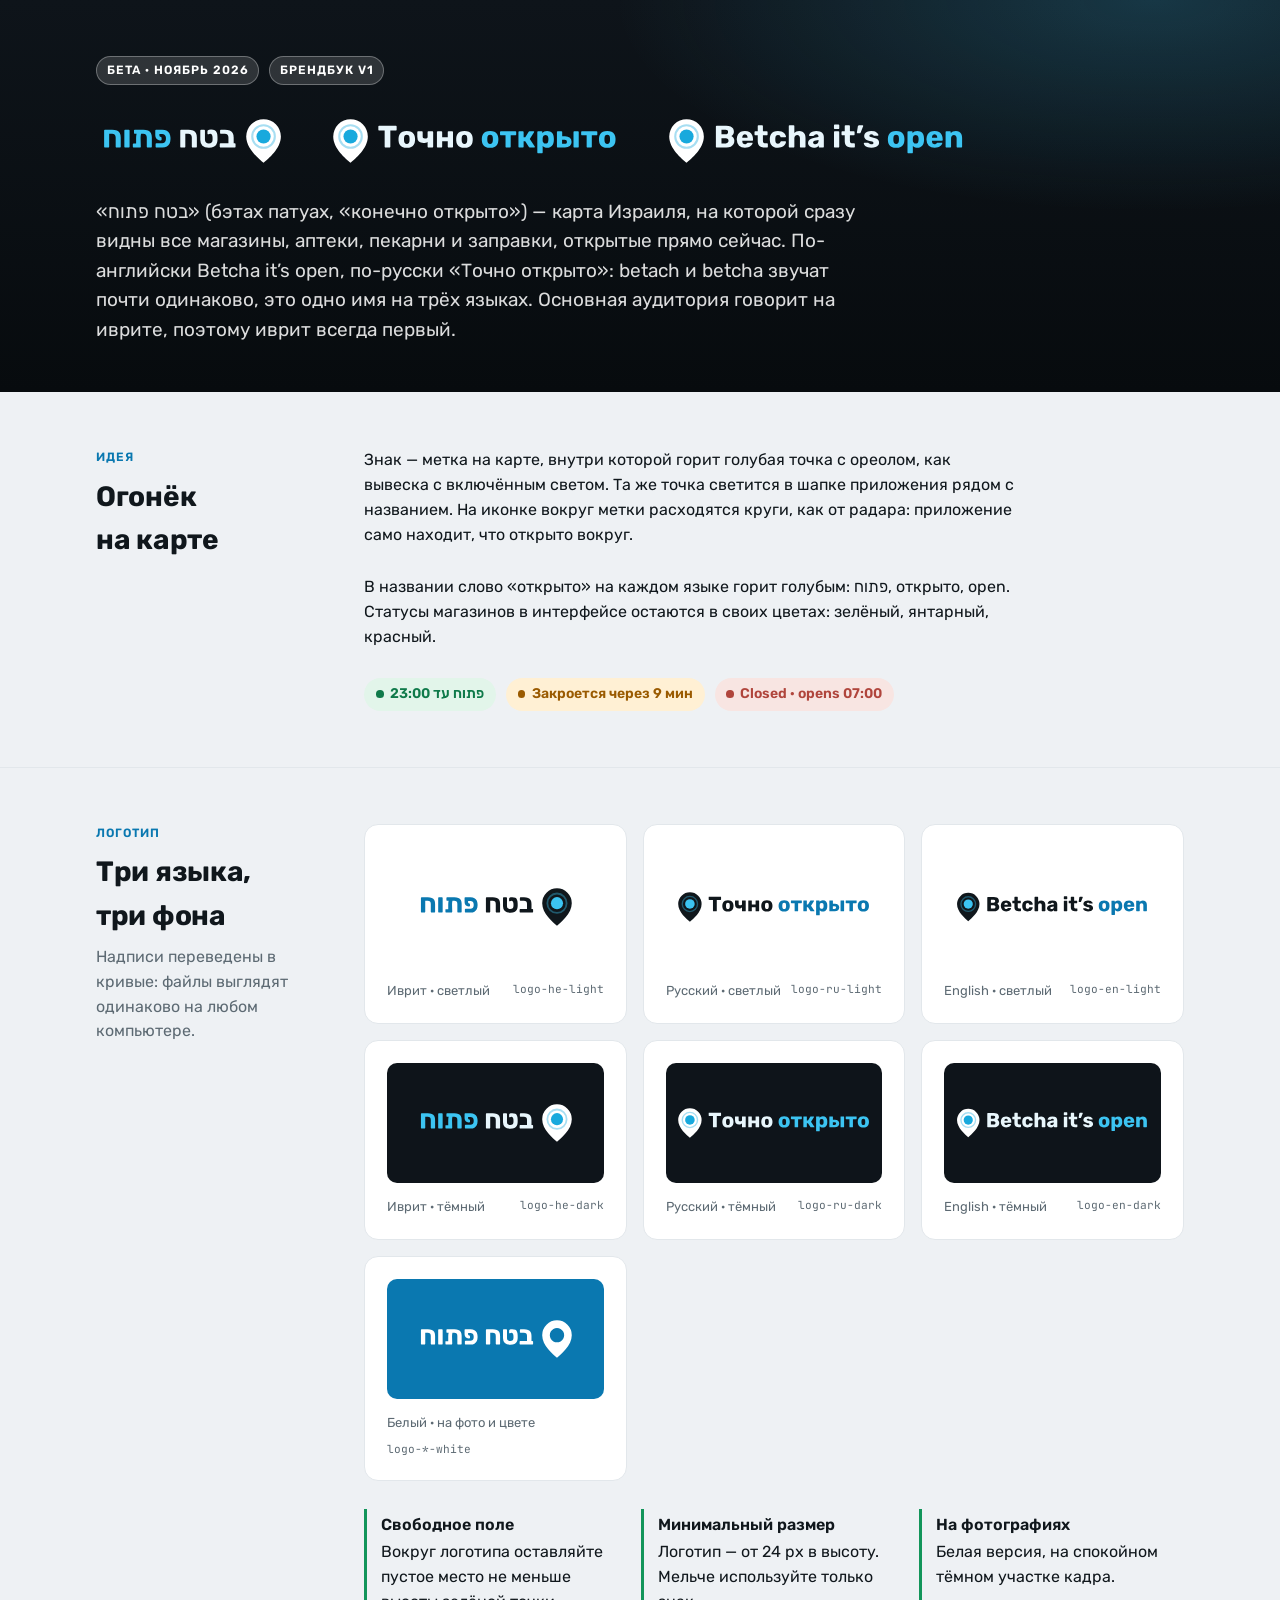
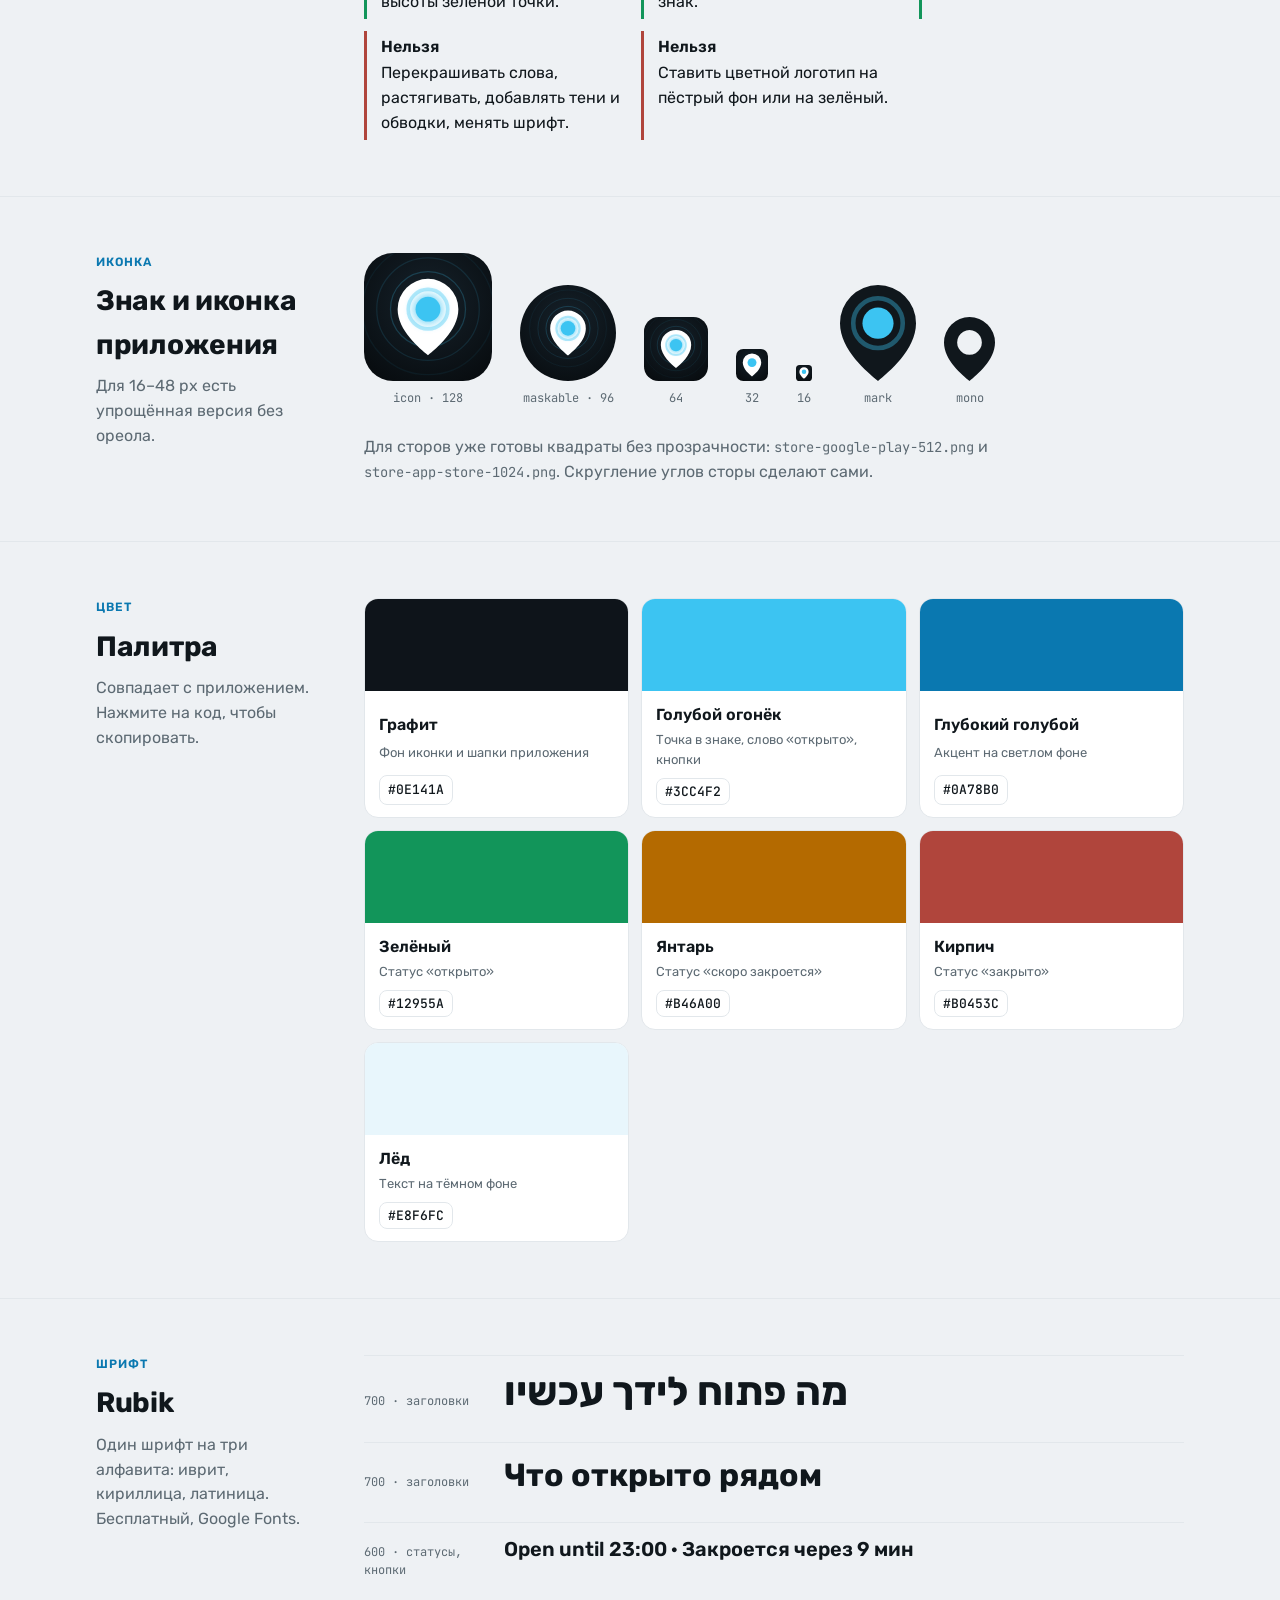
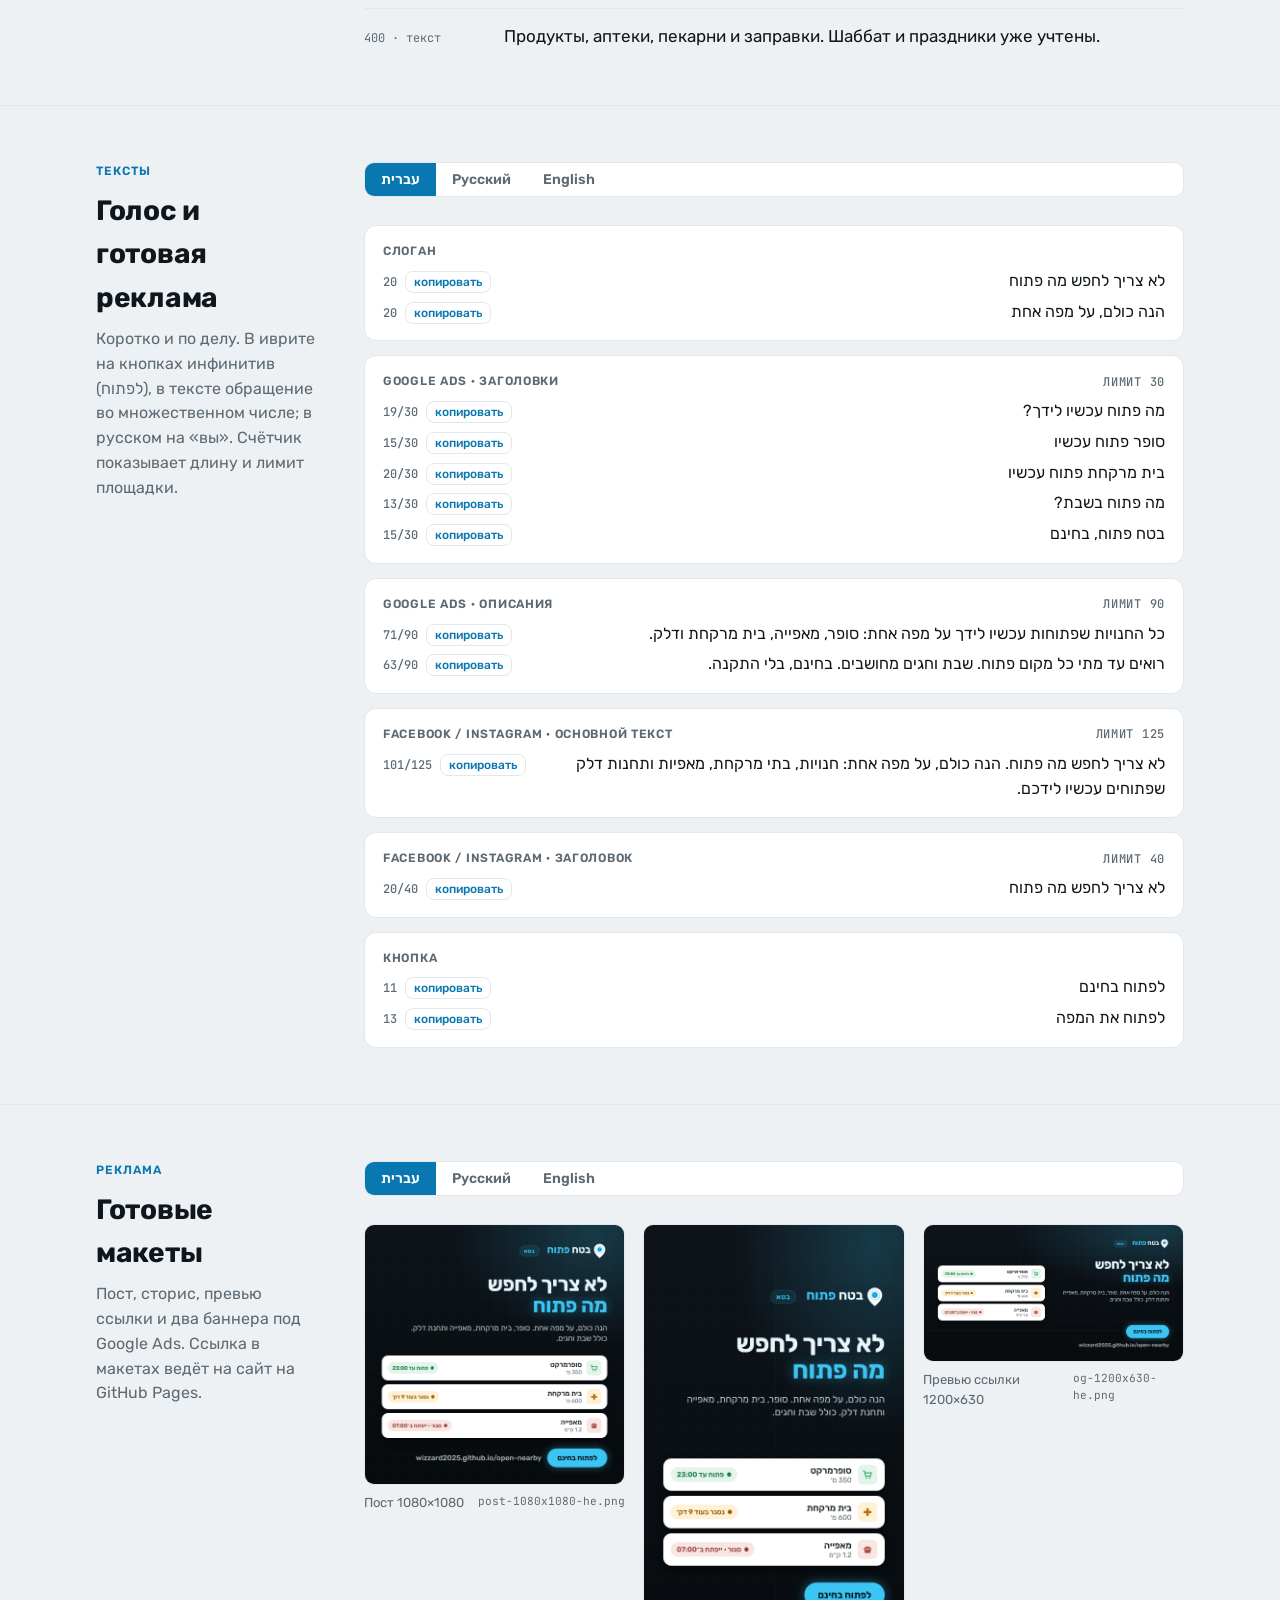
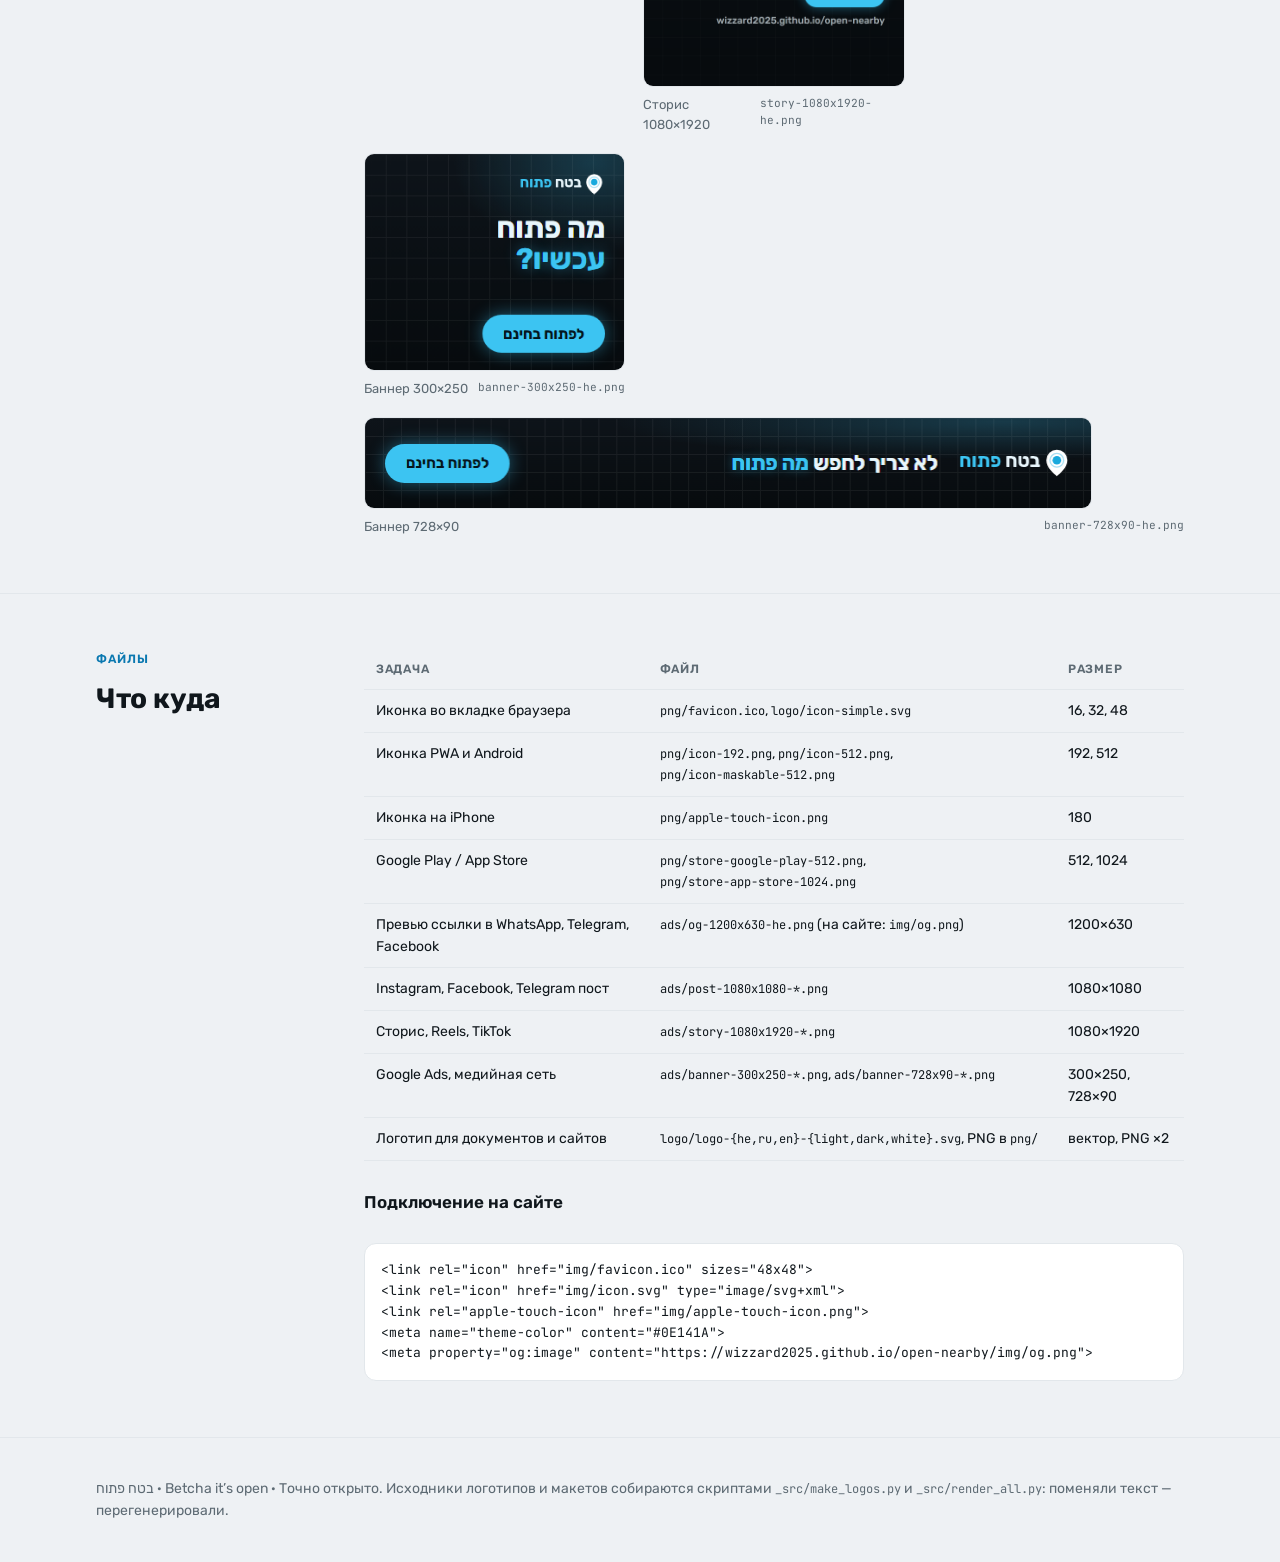
==== brand/index.html @ f465d977 "Brand kit: pin-and-glow logo, Hebrew first, trilingual README - New logo for בטח פתוח · Betcha it's " ====
<!doctype html>
<html lang="ru">
<meta charset="utf-8">
<meta name="viewport" content="width=device-width,initial-scale=1,viewport-fit=cover">
<link rel="icon" href="../img/favicon.ico">
<style>body{margin:0}</style>
<title>בטח פתוח · брендбук</title>
<meta name="claude:viewport-fit-sides" content="cover">
<link rel="preconnect" href="https://fonts.googleapis.com">
<link rel="preconnect" href="https://fonts.gstatic.com" crossorigin>
<link rel="stylesheet" href="https://fonts.googleapis.com/css2?family=Rubik:wght@400;500;600;700&family=JetBrains+Mono:wght@500&display=swap">
<style>
/* Layout: «лист бренда» — узкая колонка подписей слева, материал справа; полосы на всю ширину для тёмных фонов */
:root{
  --bg:#EEF1F4; --surface:#FFFFFF; --ink:#10171C; --muted:#5D6A73; --line:#E2E7EB;
  --brand:#0A78B0; --open:#12955A; --open-txt:#0F7A4A; --open-bg:#E2F5EA;
  --soon:#9A5A00; --soon-bg:#FFF0D4; --closed:#B0453C; --closed-bg:#F8E5E2;
  --band:#0F1615; --band-ink:#E6EEEB;
  --display:"Rubik","Arial Hebrew","Segoe UI",system-ui,sans-serif;
  --body:"Rubik","Arial Hebrew","Segoe UI",system-ui,sans-serif;
  --mono:"JetBrains Mono",ui-monospace,Consolas,monospace;
}
@media (prefers-color-scheme: dark){:root:not([data-theme="light"]){
  --bg:#0B1014; --surface:#121A20; --ink:#E7EEF2; --muted:#95A4AD; --line:#22303A;
  --brand:#3CC4F2; --open:#47D38A; --open-txt:#47D38A; --open-bg:#12301F;
  --soon:#F0B44C; --soon-bg:#382A0E; --closed:#EF8A80; --closed-bg:#381C19;
  --band:#0A0F13; --band-ink:#E8F6FC; color-scheme:dark}}
:root[data-theme="dark"]{
  --bg:#0B1014; --surface:#121A20; --ink:#E7EEF2; --muted:#95A4AD; --line:#22303A;
  --brand:#3CC4F2; --open:#47D38A; --open-txt:#47D38A; --open-bg:#12301F;
  --soon:#F0B44C; --soon-bg:#382A0E; --closed:#EF8A80; --closed-bg:#381C19;
  --band:#0A0F13; --band-ink:#E8F6FC; color-scheme:dark}

*{box-sizing:border-box}
body{background:var(--bg);color:var(--ink);font:16px/1.55 var(--body)}
.in{max-width:1120px;margin:0 auto;padding-left:max(16px,env(safe-area-inset-left,0px));padding-right:max(16px,env(safe-area-inset-right,0px))}
h1,h2,h3{font-family:var(--display);text-wrap:balance;margin:0}
h2{font-size:28px;font-weight:700;letter-spacing:-.01em}
h3{font-size:17px;font-weight:600}
p{margin:0;max-width:65ch}
.muted{color:var(--muted)}
code,.mono{font-family:var(--mono);font-size:.86em}
img{max-width:100%;display:block}

/* hero */
.hero{background:radial-gradient(70% 90% at 90% 0%,rgba(60,196,242,.2),rgba(60,196,242,0) 60%),linear-gradient(180deg,#0E141A,#070B0E);color:#E8F6FC}
.hero .in{padding-block:56px 48px;display:grid;gap:28px}
.hero .lockups{display:flex;flex-wrap:wrap;gap:20px 40px;align-items:center}
.hero .lockups img{height:56px;width:auto}
.hero p{font-size:19px;color:rgba(255,255,255,.86)}
.tag{display:inline-flex;gap:.4em;align-items:center;font-weight:600;font-size:12px;letter-spacing:.08em;text-transform:uppercase;
  padding:.35em .8em;border-radius:99px;background:rgba(255,255,255,.14);border:1px solid rgba(255,255,255,.3);color:#fff}
.hero .meta{display:flex;flex-wrap:wrap;gap:10px}

/* sections */
section.sec{padding-block:56px;border-bottom:1px solid var(--line)}
.sec .in{display:grid;grid-template-columns:220px minmax(0,1fr);gap:24px 48px}
.sec .lbl{display:grid;gap:8px;align-content:start}
.sec .lbl .k{font-size:12px;font-weight:600;letter-spacing:.08em;text-transform:uppercase;color:var(--brand)}
.sec .body{display:grid;gap:28px;min-width:0}
@media (max-width:820px){.sec .in{grid-template-columns:minmax(0,1fr)}}

.tiles{display:grid;gap:16px;grid-template-columns:repeat(auto-fill,minmax(260px,1fr))}
.tile{background:var(--surface);border:1px solid var(--line);border-radius:14px;padding:22px;display:grid;gap:14px;align-content:start;min-width:0}
.tile .stage{display:grid;place-items:center;min-height:120px;border-radius:10px}
.stage.light{background:#FFFFFF}
.stage.dark{background:#0E141A}
.stage.brand{background:#0A78B0}
.tile .cap{font-size:13px;color:var(--muted);display:flex;justify-content:space-between;gap:8px;flex-wrap:wrap}
.stage img.lk{height:48px;width:auto;max-width:92%}

.icons{display:flex;flex-wrap:wrap;gap:28px;align-items:flex-end}
.icons figure{margin:0;display:grid;gap:8px;justify-items:center}
.icons figcaption{font-size:12px;color:var(--muted);font-family:var(--mono)}

.rules{display:grid;gap:12px;grid-template-columns:repeat(auto-fill,minmax(240px,1fr))}
.rule{border-left:3px solid var(--open);padding:4px 0 4px 14px}
.rule.no{border-color:var(--closed)}
.rule b{display:block;font-weight:600;margin-bottom:2px}

/* colors */
.sw{display:grid;gap:12px;grid-template-columns:repeat(auto-fill,minmax(200px,1fr))}
.chip{border-radius:14px;overflow:hidden;border:1px solid var(--line);background:var(--surface);display:grid}
.chip .c{height:92px}
.chip .t{padding:12px 14px;display:grid;gap:2px}
.chip .t b{font-weight:600}
.chip button{justify-self:start;margin-top:6px;font:500 13px var(--mono);color:var(--ink);background:transparent;border:1px solid var(--line);border-radius:8px;padding:4px 8px;cursor:pointer}
.chip button:hover{border-color:var(--brand)}
.chip button:focus-visible,.seg button:focus-visible,.copy:focus-visible{outline:2px solid var(--brand);outline-offset:2px}

/* statuses demo */
.status-row{display:flex;flex-wrap:wrap;gap:10px}
.st{font-weight:600;font-size:14px;padding:.4em .85em;border-radius:99px;display:inline-flex;align-items:center;gap:.45em}
.st::before{content:"";width:.55em;height:.55em;border-radius:50%;background:currentColor}
.st.open{color:var(--open-txt);background:var(--open-bg)}
.st.soon{color:var(--soon);background:var(--soon-bg)}
.st.closed{color:var(--closed);background:var(--closed-bg)}

/* type */
.type{display:grid;gap:18px}
.spec{display:grid;grid-template-columns:120px minmax(0,1fr);gap:4px 20px;align-items:baseline;border-top:1px solid var(--line);padding-top:14px}
.spec .m{font-size:12px;color:var(--muted);font-family:var(--mono)}
@media (max-width:520px){.spec{grid-template-columns:minmax(0,1fr)}}

/* lang switch */
.seg{display:inline-flex;border:1px solid var(--line);border-radius:10px;overflow:hidden;background:var(--surface)}
.seg button{font:600 14px var(--body);color:var(--muted);background:transparent;border:0;padding:8px 16px;cursor:pointer}
.seg button[aria-pressed="true"]{background:var(--brand);color:#fff}

/* copy */
.copyset{display:grid;gap:14px}
.cp{background:var(--surface);border:1px solid var(--line);border-radius:12px;padding:16px 18px;display:grid;gap:8px;min-width:0}
.cp .h{display:flex;justify-content:space-between;align-items:center;gap:10px;flex-wrap:wrap;font-size:12px;color:var(--muted);text-transform:uppercase;letter-spacing:.06em;font-weight:600}
.cp ul{margin:0;padding:0;list-style:none;display:grid;gap:6px}
.cp li{display:flex;justify-content:space-between;gap:12px;align-items:baseline}
.cp li span.txt{min-width:0;overflow-wrap:anywhere}
.n{font:500 12px var(--mono);color:var(--muted);white-space:nowrap}
.n.over{color:var(--closed)}
.copy{font:500 12px var(--body);color:var(--brand);background:transparent;border:1px solid var(--line);border-radius:8px;padding:3px 8px;cursor:pointer;text-transform:none;letter-spacing:0}

/* ads */
.ads{display:grid;gap:18px;grid-template-columns:repeat(auto-fill,minmax(250px,1fr));align-items:start}
.ad{margin:0;display:grid;gap:8px}
.ad img{border-radius:10px;border:1px solid var(--line);width:100%;height:auto;background:#0B4B47}
.ad figcaption{font-size:13px;color:var(--muted);display:flex;justify-content:space-between;gap:8px}
.ad.wide{grid-column:1/-1}
.ad.wide img{max-width:728px}

/* files */
.files{overflow-x:auto}
table{border-collapse:collapse;width:100%;min-width:560px;font-size:14px}
th,td{text-align:left;padding:10px 12px;border-bottom:1px solid var(--line);vertical-align:top}
th{font-size:12px;text-transform:uppercase;letter-spacing:.06em;color:var(--muted);font-weight:600}
td code{white-space:nowrap}
pre{background:var(--surface);border:1px solid var(--line);border-radius:12px;padding:16px;overflow-x:auto;font:13px/1.6 var(--mono);margin:0}
footer{padding-block:40px;color:var(--muted);font-size:14px}
@media (prefers-reduced-motion:reduce){*{transition:none!important}}
</style>

<header class="hero">
  <div class="in">
    <div class="meta"><span class="tag">Бета · ноябрь 2026</span><span class="tag">Брендбук v1</span></div>
    <div class="lockups">
      <img src="logo/logo-he-dark.svg" alt="בטח פתוח">
      <img src="logo/logo-ru-dark.svg" alt="Точно открыто">
      <img src="logo/logo-en-dark.svg" alt="Betcha it’s open">
    </div>
    <p>«בטח פתוח» (бэтах патуах, «конечно открыто») — карта Израиля, на которой сразу видны все магазины, аптеки, пекарни и заправки, открытые прямо сейчас. По-английски Betcha it’s open, по-русски «Точно открыто»: betach и betcha звучат почти одинаково, это одно имя на трёх языках. Основная аудитория говорит на иврите, поэтому иврит всегда первый.</p>
  </div>
</header>

<section class="sec" id="idea">
  <div class="in">
    <div class="lbl"><span class="k">Идея</span><h2>Огонёк на карте</h2></div>
    <div class="body">
      <p>Знак — метка на карте, внутри которой горит голубая точка с ореолом, как вывеска с включённым светом. Та же точка светится в шапке приложения рядом с названием. На иконке вокруг метки расходятся круги, как от радара: приложение само находит, что открыто вокруг.</p>
      <p>В названии слово «открыто» на каждом языке горит голубым: פתוח, открыто, open. Статусы магазинов в интерфейсе остаются в своих цветах: зелёный, янтарный, красный.</p>
      <div class="status-row" aria-label="Статусы приложения">
        <span class="st open">פתוח עד 23:00</span><span class="st soon">Закроется через 9 мин</span><span class="st closed">Closed · opens 07:00</span>
      </div>
    </div>
  </div>
</section>

<section class="sec" id="logo">
  <div class="in">
    <div class="lbl"><span class="k">Логотип</span><h2>Три языка, три фона</h2><p class="muted">Надписи переведены в кривые: файлы выглядят одинаково на любом компьютере.</p></div>
    <div class="body">
      <div class="tiles">
        <div class="tile"><div class="stage light"><img class="lk" src="logo/logo-he-light.svg" alt="בטח פתוח, светлая версия"></div><div class="cap"><span>Иврит · светлый</span><code>logo-he-light</code></div></div>
        <div class="tile"><div class="stage light"><img class="lk" src="logo/logo-ru-light.svg" alt="Точно открыто, светлая версия"></div><div class="cap"><span>Русский · светлый</span><code>logo-ru-light</code></div></div>
        <div class="tile"><div class="stage light"><img class="lk" src="logo/logo-en-light.svg" alt="Betcha it’s open, светлая версия"></div><div class="cap"><span>English · светлый</span><code>logo-en-light</code></div></div>
        <div class="tile"><div class="stage dark"><img class="lk" src="logo/logo-he-dark.svg" alt="בטח פתוח, тёмная версия"></div><div class="cap"><span>Иврит · тёмный</span><code>logo-he-dark</code></div></div>
        <div class="tile"><div class="stage dark"><img class="lk" src="logo/logo-ru-dark.svg" alt="Точно открыто, тёмная версия"></div><div class="cap"><span>Русский · тёмный</span><code>logo-ru-dark</code></div></div>
        <div class="tile"><div class="stage dark"><img class="lk" src="logo/logo-en-dark.svg" alt="Betcha it’s open, тёмная версия"></div><div class="cap"><span>English · тёмный</span><code>logo-en-dark</code></div></div>
        <div class="tile"><div class="stage brand"><img class="lk" src="logo/logo-he-white.svg" alt="בטח פתוח, белая версия"></div><div class="cap"><span>Белый · на фото и цвете</span><code>logo-*-white</code></div></div>
      </div>
      <div class="rules">
        <div class="rule"><b>Свободное поле</b>Вокруг логотипа оставляйте пустое место не меньше высоты зелёной точки.</div>
        <div class="rule"><b>Минимальный размер</b>Логотип — от 24 px в высоту. Мельче используйте только знак.</div>
        <div class="rule"><b>На фотографиях</b>Белая версия, на спокойном тёмном участке кадра.</div>
        <div class="rule no"><b>Нельзя</b>Перекрашивать слова, растягивать, добавлять тени и обводки, менять шрифт.</div>
        <div class="rule no"><b>Нельзя</b>Ставить цветной логотип на пёстрый фон или на зелёный.</div>
      </div>
    </div>
  </div>
</section>

<section class="sec" id="icon">
  <div class="in">
    <div class="lbl"><span class="k">Иконка</span><h2>Знак и иконка приложения</h2><p class="muted">Для 16–48 px есть упрощённая версия без ореола.</p></div>
    <div class="body">
      <div class="icons">
        <figure><img src="logo/icon.svg" width="128" height="128" alt="Иконка приложения"><figcaption>icon · 128</figcaption></figure>
        <figure><img src="logo/icon-maskable.svg" width="96" height="96" style="border-radius:50%" alt="Иконка для Android"><figcaption>maskable · 96</figcaption></figure>
        <figure><img src="logo/icon.svg" width="64" height="64" alt=""><figcaption>64</figcaption></figure>
        <figure><img src="logo/icon-simple.svg" width="32" height="32" alt=""><figcaption>32</figcaption></figure>
        <figure><img src="logo/icon-simple.svg" width="16" height="16" alt=""><figcaption>16</figcaption></figure>
        <figure><img src="logo/mark.svg" height="96" style="height:96px;width:auto" alt="Знак"><figcaption>mark</figcaption></figure>
        <figure><img src="logo/mark-black.svg" style="height:64px;width:auto" alt="Знак, одноцветный"><figcaption>mono</figcaption></figure>
      </div>
      <p class="muted">Для сторов уже готовы квадраты без прозрачности: <code>store-google-play-512.png</code> и <code>store-app-store-1024.png</code>. Скругление углов сторы сделают сами.</p>
    </div>
  </div>
</section>

<section class="sec" id="color">
  <div class="in">
    <div class="lbl"><span class="k">Цвет</span><h2>Палитра</h2><p class="muted">Совпадает с приложением. Нажмите на код, чтобы скопировать.</p></div>
    <div class="body">
      <div class="sw" id="swatches"></div>
    </div>
  </div>
</section>

<section class="sec" id="type">
  <div class="in">
    <div class="lbl"><span class="k">Шрифт</span><h2>Rubik</h2><p class="muted">Один шрифт на три алфавита: иврит, кириллица, латиница. Бесплатный, Google Fonts.</p></div>
    <div class="body type">
      <div class="spec"><span class="m">700 · заголовки</span><span style="font:700 40px/1.1 var(--display)">מה פתוח לידך עכשיו</span></div>
      <div class="spec"><span class="m">700 · заголовки</span><span style="font:700 32px/1.15 var(--display)">Что открыто рядом</span></div>
      <div class="spec"><span class="m">600 · статусы, кнопки</span><span style="font:600 20px var(--body)">Open until 23:00 · Закроется через 9 мин</span></div>
      <div class="spec"><span class="m">400 · текст</span><span style="font:400 17px/1.55 var(--body)">Продукты, аптеки, пекарни и заправки. Шаббат и праздники уже учтены.</span></div>
    </div>
  </div>
</section>

<section class="sec" id="voice">
  <div class="in">
    <div class="lbl"><span class="k">Тексты</span><h2>Голос и готовая реклама</h2><p class="muted">Коротко и по делу. В иврите на кнопках инфинитив (לפתוח), в тексте обращение во множественном числе; в русском на «вы». Счётчик показывает длину и лимит площадки.</p></div>
    <div class="body">
      <div class="seg" role="group" aria-label="Язык текстов">
        <button type="button" id="cl-he" data-l="he">עברית</button><button type="button" id="cl-ru" data-l="ru">Русский</button><button type="button" id="cl-en" data-l="en">English</button>
      </div>
      <div class="copyset" id="copyset"></div>
    </div>
  </div>
</section>

<section class="sec" id="ads">
  <div class="in">
    <div class="lbl"><span class="k">Реклама</span><h2>Готовые макеты</h2><p class="muted">Пост, сторис, превью ссылки и два баннера под Google Ads. Ссылка в макетах ведёт на сайт на GitHub Pages.</p></div>
    <div class="body">
      <div class="seg" role="group" aria-label="Язык макетов">
        <button type="button" id="al-he" data-l="he">עברית</button><button type="button" id="al-ru" data-l="ru">Русский</button><button type="button" id="al-en" data-l="en">English</button>
      </div>
      <div class="ads" id="adgrid"></div>
    </div>
  </div>
</section>

<section class="sec" id="files">
  <div class="in">
    <div class="lbl"><span class="k">Файлы</span><h2>Что куда</h2></div>
    <div class="body">
      <div class="files"><table>
        <thead><tr><th>Задача</th><th>Файл</th><th>Размер</th></tr></thead>
        <tbody>
          <tr><td>Иконка во вкладке браузера</td><td><code>png/favicon.ico</code>, <code>logo/icon-simple.svg</code></td><td>16, 32, 48</td></tr>
          <tr><td>Иконка PWA и Android</td><td><code>png/icon-192.png</code>, <code>png/icon-512.png</code>, <code>png/icon-maskable-512.png</code></td><td>192, 512</td></tr>
          <tr><td>Иконка на iPhone</td><td><code>png/apple-touch-icon.png</code></td><td>180</td></tr>
          <tr><td>Google Play / App Store</td><td><code>png/store-google-play-512.png</code>, <code>png/store-app-store-1024.png</code></td><td>512, 1024</td></tr>
          <tr><td>Превью ссылки в WhatsApp, Telegram, Facebook</td><td><code>ads/og-1200x630-he.png</code> (на сайте: <code>img/og.png</code>)</td><td>1200×630</td></tr>
          <tr><td>Instagram, Facebook, Telegram пост</td><td><code>ads/post-1080x1080-*.png</code></td><td>1080×1080</td></tr>
          <tr><td>Сторис, Reels, TikTok</td><td><code>ads/story-1080x1920-*.png</code></td><td>1080×1920</td></tr>
          <tr><td>Google Ads, медийная сеть</td><td><code>ads/banner-300x250-*.png</code>, <code>ads/banner-728x90-*.png</code></td><td>300×250, 728×90</td></tr>
          <tr><td>Логотип для документов и сайтов</td><td><code>logo/logo-{he,ru,en}-{light,dark,white}.svg</code>, PNG в <code>png/</code></td><td>вектор, PNG ×2</td></tr>
        </tbody>
      </table></div>
      <h3>Подключение на сайте</h3>
<pre>&lt;link rel="icon" href="img/favicon.ico" sizes="48x48"&gt;
&lt;link rel="icon" href="img/icon.svg" type="image/svg+xml"&gt;
&lt;link rel="apple-touch-icon" href="img/apple-touch-icon.png"&gt;
&lt;meta name="theme-color" content="#0E141A"&gt;
&lt;meta property="og:image" content="https://wizzard2025.github.io/open-nearby/img/og.png"&gt;</pre>
    </div>
  </div>
</section>

<footer><div class="in">בטח פתוח · Betcha it’s open · Точно открыто. Исходники логотипов и макетов собираются скриптами <code>_src/make_logos.py</code> и <code>_src/render_all.py</code>: поменяли текст — перегенерировали.</div></footer>

<script>
const COLORS=[
  ["#0E141A","Графит","Фон иконки и шапки приложения"],
  ["#3CC4F2","Голубой огонёк","Точка в знаке, слово «открыто», кнопки"],
  ["#0A78B0","Глубокий голубой","Акцент на светлом фоне"],
  ["#12955A","Зелёный","Статус «открыто»"],
  ["#B46A00","Янтарь","Статус «скоро закроется»"],
  ["#B0453C","Кирпич","Статус «закрыто»"],
  ["#E8F6FC","Лёд","Текст на тёмном фоне"]
];
const sw=document.getElementById("swatches");
COLORS.forEach(([hex,name,role])=>{
  const d=document.createElement("div");d.className="chip";
  d.innerHTML=`<div class="c" style="background:${hex}"></div><div class="t"><b>${name}</b><span class="muted" style="font-size:13px">${role}</span><button type="button" aria-label="Скопировать ${hex}">${hex}</button></div>`;
  sw.appendChild(d);
});

function copyText(btn,text){
  const done=()=>{const o=btn.textContent;btn.textContent="Скопировано";setTimeout(()=>btn.textContent=o,1200)};
  try{navigator.clipboard.writeText(text).then(done,()=>sel(btn))}catch(e){sel(btn)}
}
function sel(btn){const r=document.createRange();r.selectNodeContents(btn.closest("li")||btn);const s=getSelection();s.removeAllRanges();s.addRange(r)}
sw.addEventListener("click",e=>{const b=e.target.closest("button");if(b)copyText(b,b.textContent)});

const COPY={
 he:{dir:"rtl",blocks:[
  ["Слоган",0,["לא צריך לחפש מה פתוח","הנה כולם, על מפה אחת"]],
  ["Google Ads · заголовки",30,["מה פתוח עכשיו לידך?","סופר פתוח עכשיו","בית מרקחת פתוח עכשיו","מה פתוח בשבת?","בטח פתוח, בחינם"]],
  ["Google Ads · описания",90,["כל החנויות שפתוחות עכשיו לידך על מפה אחת: סופר, מאפייה, בית מרקחת ודלק.","רואים עד מתי כל מקום פתוח. שבת וחגים מחושבים. בחינם, בלי התקנה."]],
  ["Facebook / Instagram · основной текст",125,["לא צריך לחפש מה פתוח. הנה כולם, על מפה אחת: חנויות, בתי מרקחת, מאפיות ותחנות דלק שפתוחים עכשיו לידכם."]],
  ["Facebook / Instagram · заголовок",40,["לא צריך לחפש מה פתוח"]],
  ["Кнопка",0,["לפתוח בחינם","לפתוח את המפה"]]]},
 ru:{dir:"ltr",blocks:[
  ["Слоган",0,["Не ищите, где открыто","Вот они все, на одной карте"]],
  ["Google Ads · заголовки",30,["Где сейчас открыто?","Аптека открыта сейчас?","Что открыто в шаббат?","Точно открыто, бесплатно"]],
  ["Google Ads · описания",90,["Все открытые магазины рядом на одной карте: продукты, аптеки, пекарни, заправки.","Видно, до скольки работает каждое место. Шаббат учтён. Бесплатно, без установки."]],
  ["Facebook / Instagram · основной текст",125,["Не ищите, где открыто. Вот они все, на одной карте: магазины, аптеки, пекарни и заправки рядом с вами."]],
  ["Facebook / Instagram · заголовок",40,["Не ищите, где открыто"]],
  ["Кнопка",0,["Открыть бесплатно","Открыть карту"]]]},
 en:{dir:"ltr",blocks:[
  ["Tagline",0,["Stop searching for what’s open","Here they all are, on one map"]],
  ["Google Ads · headlines",30,["What’s open near me now?","Pharmacy open right now?","What’s open on Shabbat?","Betcha it’s open. Free."]],
  ["Google Ads · descriptions",90,["Every shop open near you right now on one map: groceries, bakeries, pharmacies, gas.","See closing times at a glance. Shabbat and holidays handled. Free, nothing to install."]],
  ["Facebook / Instagram · primary text",125,["Stop searching for what’s open. Here they all are, on one map: shops, pharmacies, bakeries and gas near you."]],
  ["Facebook / Instagram · headline",40,["Stop searching for what’s open"]],
  ["Button",0,["Open it free","Open the map"]]]}
};
const cs=document.getElementById("copyset");
function esc(s){return s.replace(/[&<>"]/g,c=>({"&":"&amp;","<":"&lt;",">":"&gt;",'"':"&quot;"}[c]))}
function renderCopy(l){
  const c=COPY[l];cs.innerHTML="";
  c.blocks.forEach(([title,limit,items])=>{
    const d=document.createElement("div");d.className="cp";
    d.innerHTML=`<div class="h"><span>${title}</span>${limit?`<span class="n">лимит ${limit}</span>`:""}</div><ul dir="${c.dir}">${items.map(t=>{
      const n=[...t].length;return `<li><span class="txt">${esc(t)}</span><span style="display:flex;gap:8px;align-items:center;direction:ltr"><span class="n${limit&&n>limit?" over":""}">${n}${limit?"/"+limit:""}</span><button type="button" class="copy">копировать</button></span></li>`}).join("")}</ul>`;
    cs.appendChild(d);
  });
}
cs.addEventListener("click",e=>{const b=e.target.closest(".copy");if(b)copyText(b,b.closest("li").querySelector(".txt").textContent)});

const ADS=[["post-1080x1080","Пост 1080×1080"],["story-1080x1920","Сторис 1080×1920"],["og-1200x630","Превью ссылки 1200×630"],["banner-300x250","Баннер 300×250"],["banner-728x90","Баннер 728×90","wide"]];
const ag=document.getElementById("adgrid");
function renderAds(l){
  ag.innerHTML=ADS.map(([f,cap,cls])=>`<figure class="ad ${cls||""}"><img src="ads/${f}-${l}.png" alt="${cap}" loading="lazy"><figcaption><span>${cap}</span><code>${f}-${l}.png</code></figcaption></figure>`).join("");
}
function bindSeg(prefix,fn,key){
  const btns=[...document.querySelectorAll(`[id^="${prefix}-"]`)];
  const set=l=>{btns.forEach(b=>b.setAttribute("aria-pressed",b.dataset.l===l));fn(l);try{localStorage.setItem(key,l)}catch(e){}};
  btns.forEach(b=>b.addEventListener("click",()=>set(b.dataset.l)));
  let start="he";try{start=localStorage.getItem(key)||"he"}catch(e){}
  if(!COPY[start])start="he";set(start);
}
bindSeg("cl",renderCopy,"bb-copy-lang");
bindSeg("al",renderAds,"bb-ads-lang");
</script>
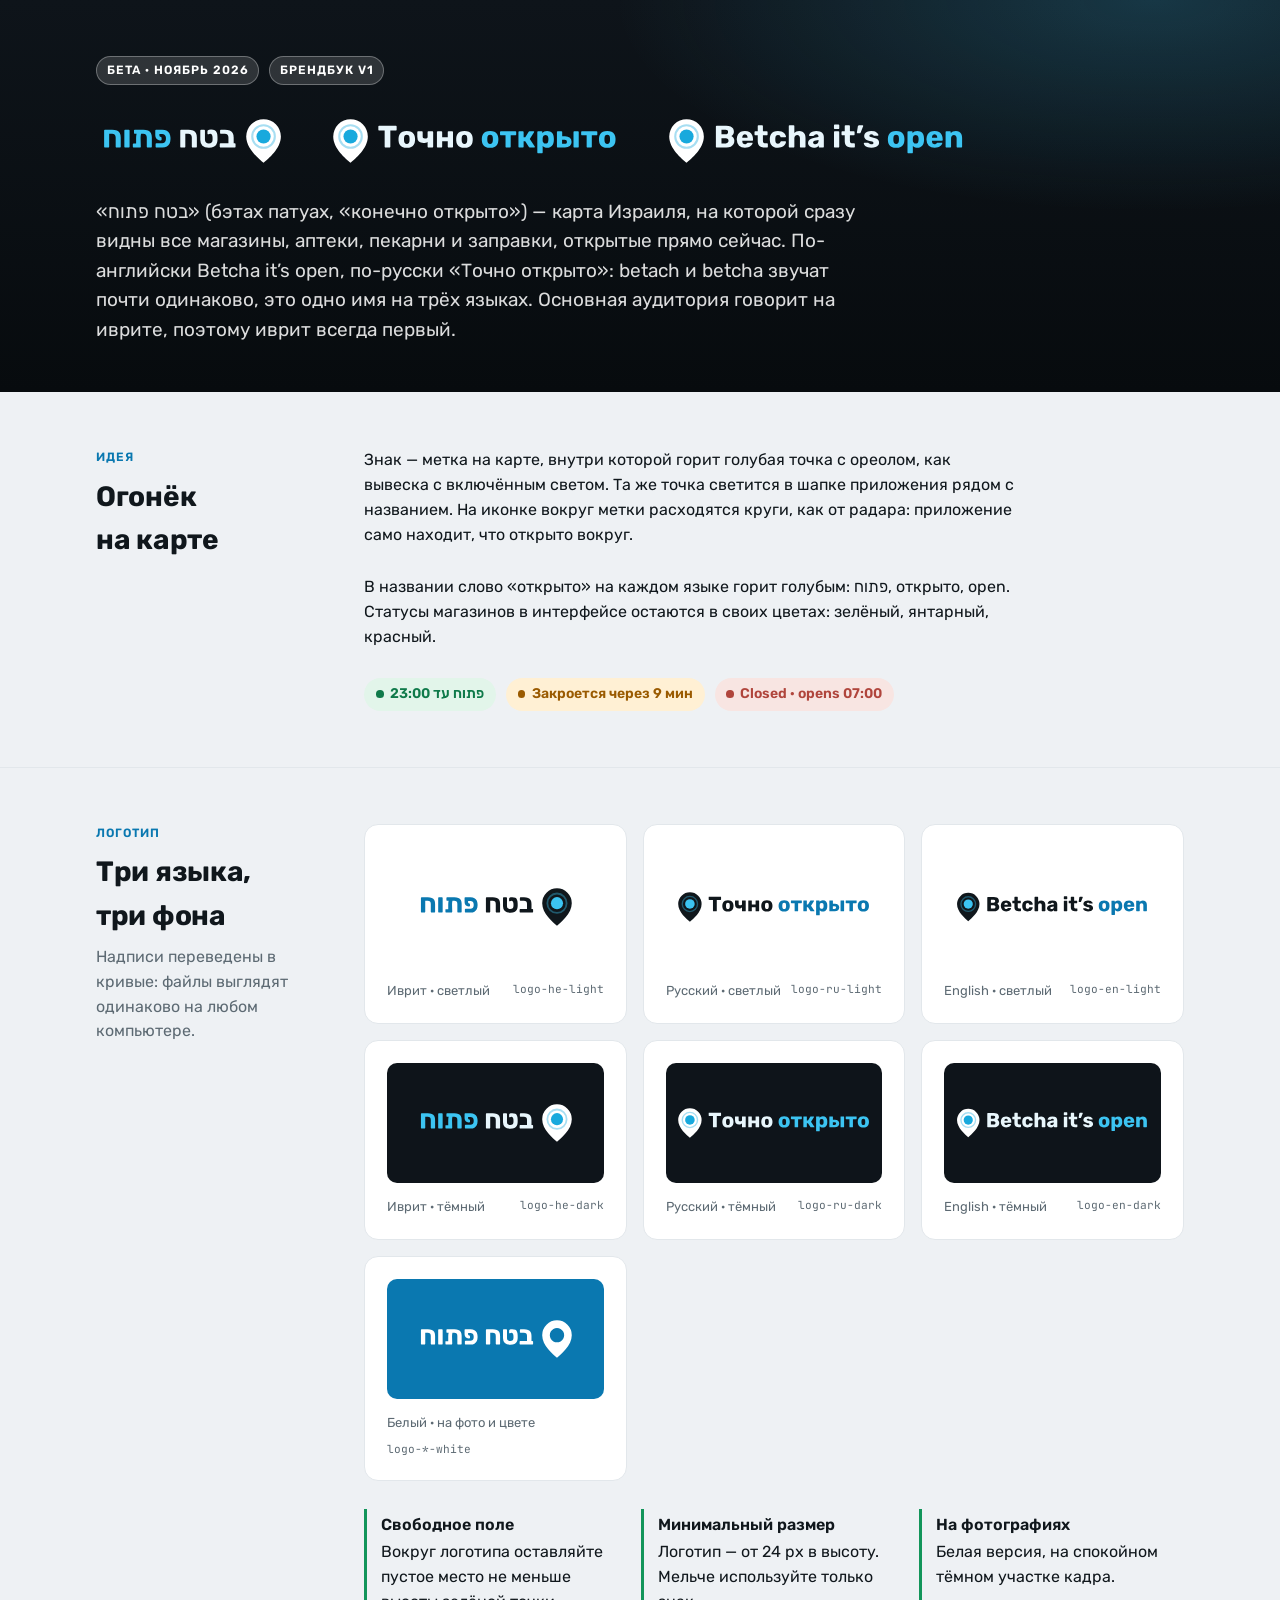
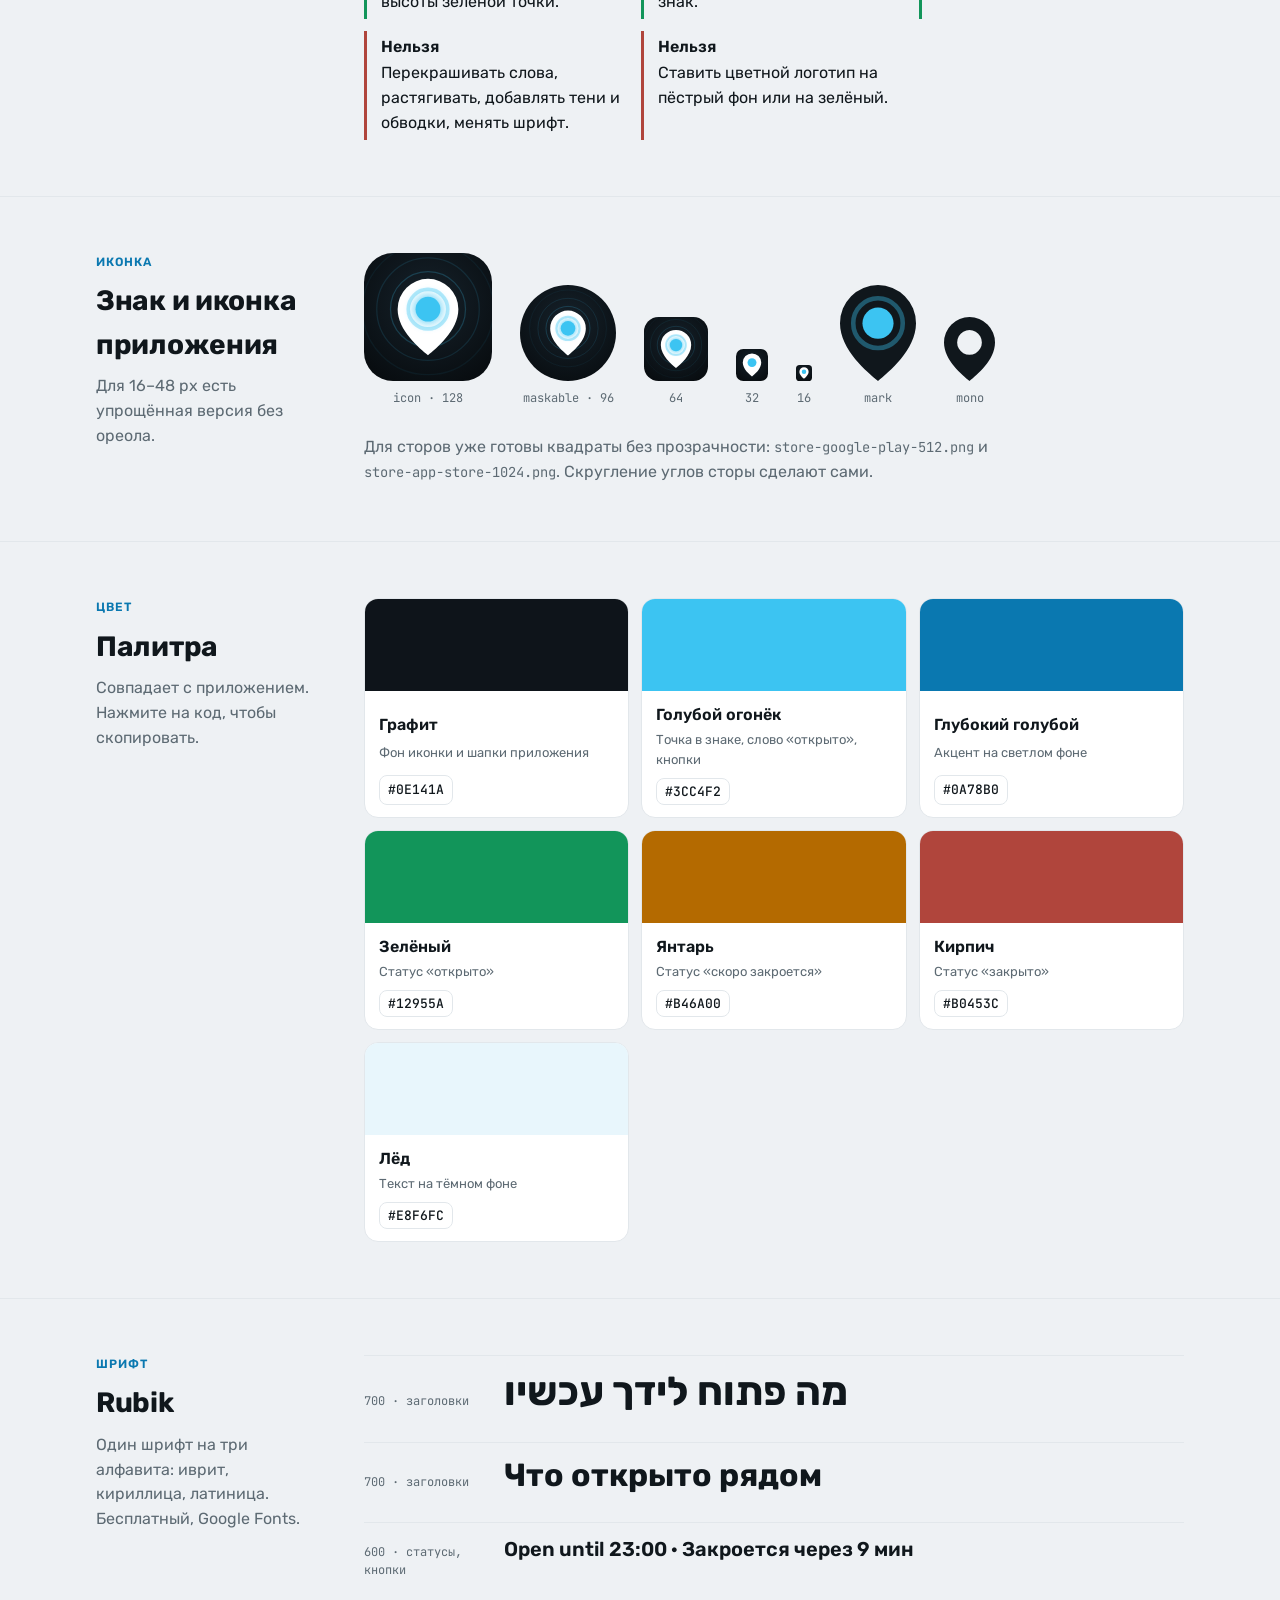
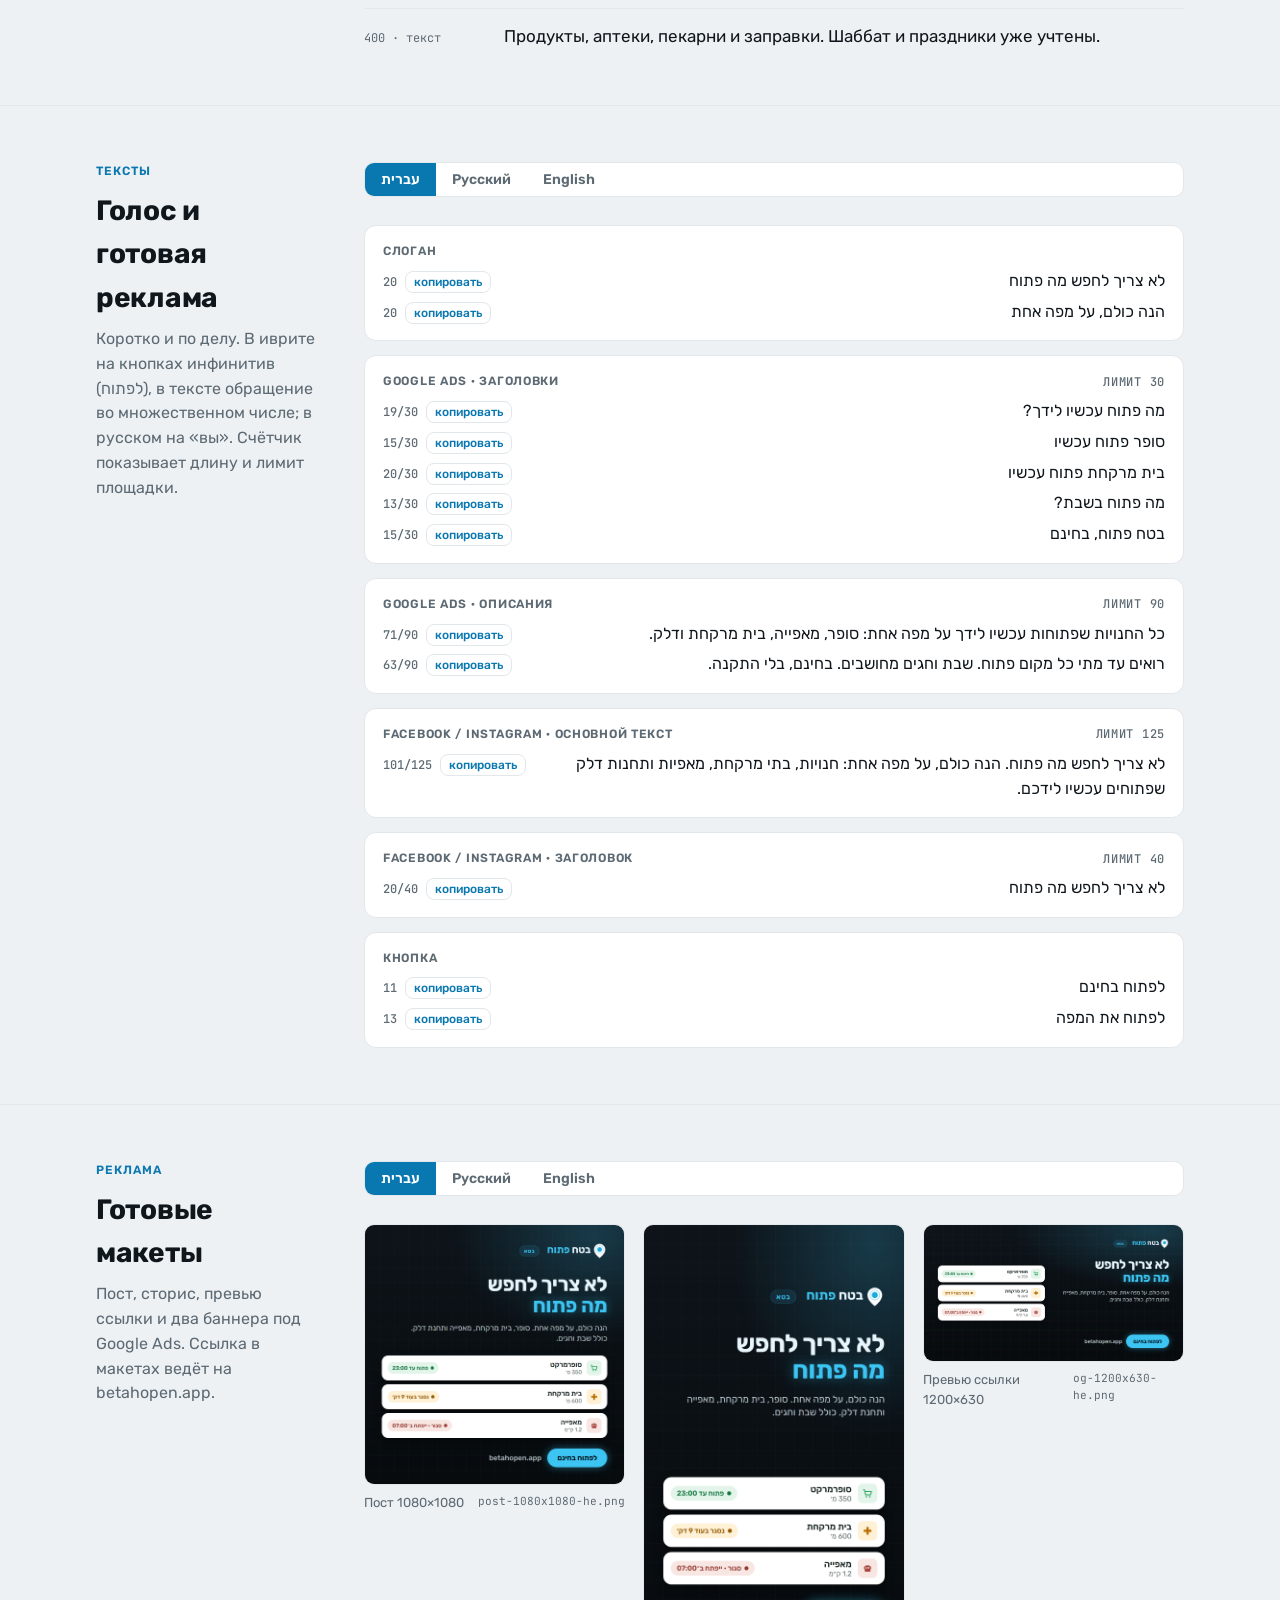
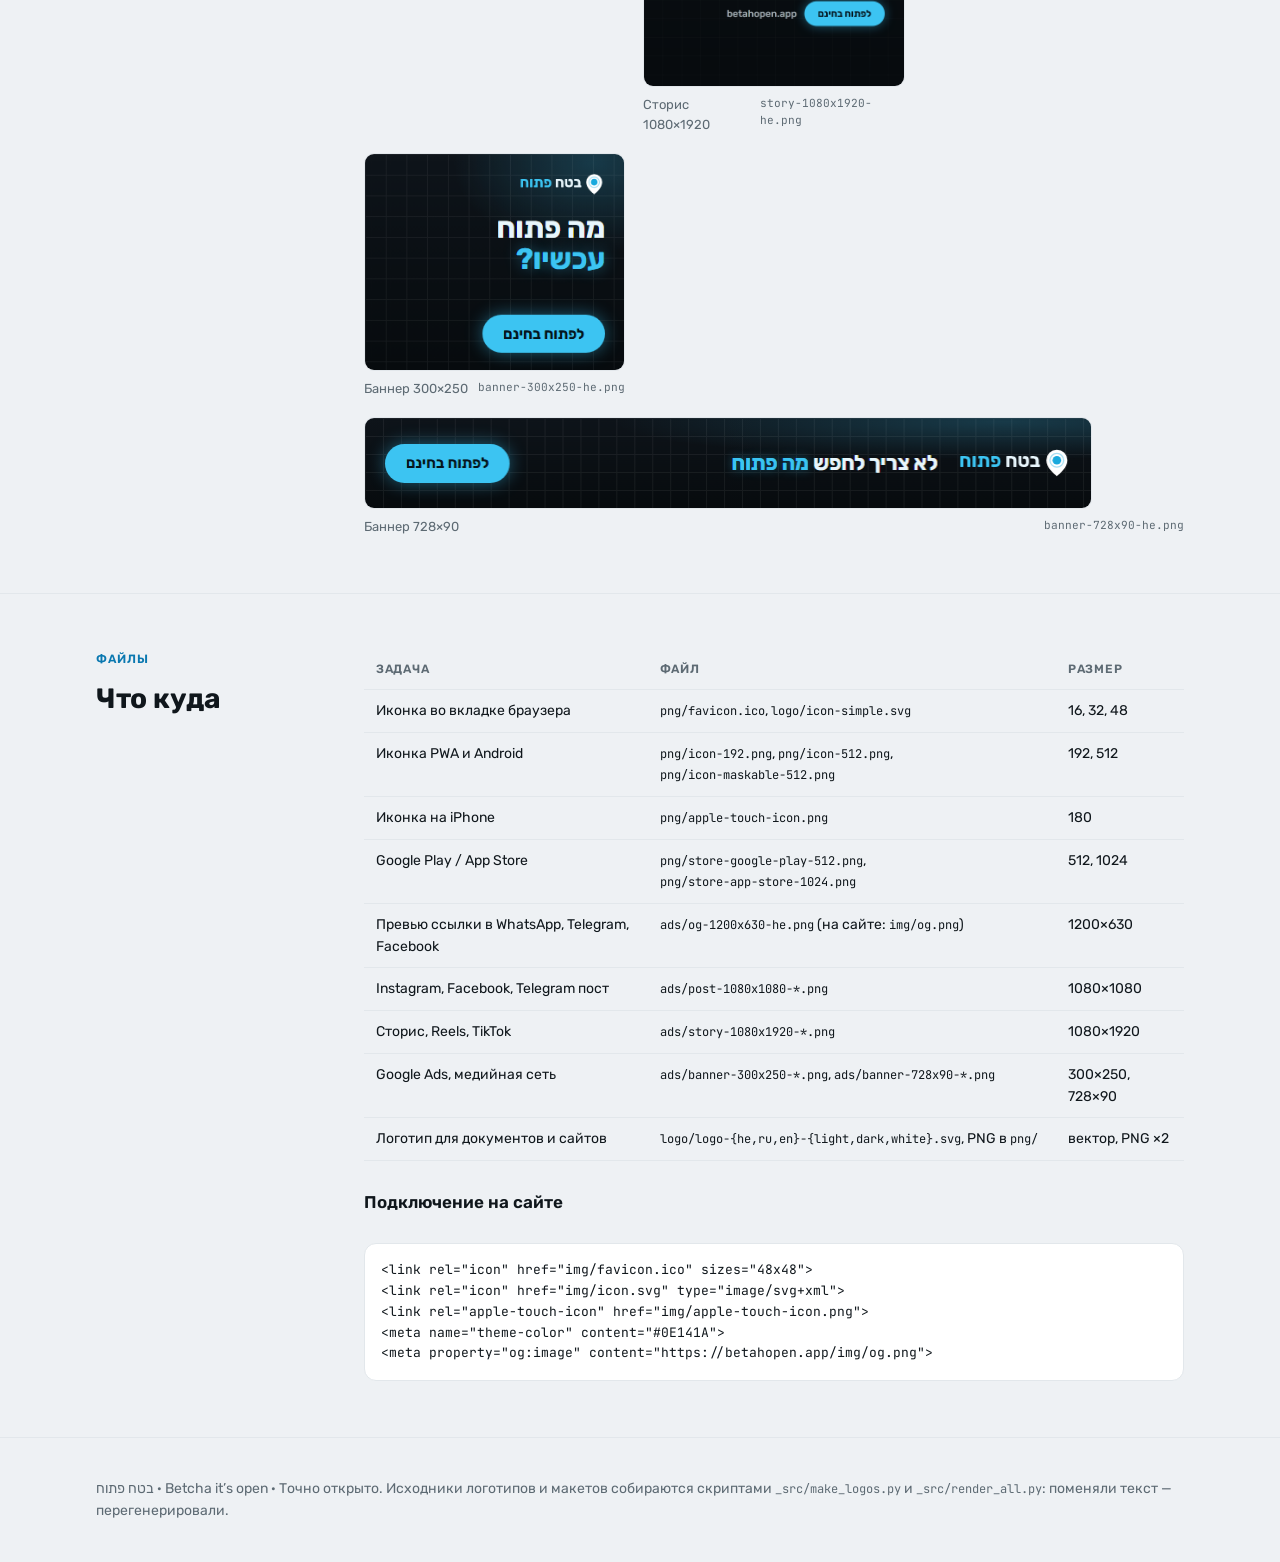
==== commit 79dfb674: "Brand kit: print betahopen.app on ads and link previews Re-rendered posts, stories and OG images wit" ====
--- a/brand/index.html
+++ b/brand/index.html
@@ -239,7 +239,7 @@
 
 <section class="sec" id="ads">
   <div class="in">
-    <div class="lbl"><span class="k">Реклама</span><h2>Готовые макеты</h2><p class="muted">Пост, сторис, превью ссылки и два баннера под Google Ads. Ссылка в макетах ведёт на сайт на GitHub Pages.</p></div>
+    <div class="lbl"><span class="k">Реклама</span><h2>Готовые макеты</h2><p class="muted">Пост, сторис, превью ссылки и два баннера под Google Ads. Ссылка в макетах ведёт на betahopen.app.</p></div>
     <div class="body">
       <div class="seg" role="group" aria-label="Язык макетов">
         <button type="button" id="al-he" data-l="he">עברית</button><button type="button" id="al-ru" data-l="ru">Русский</button><button type="button" id="al-en" data-l="en">English</button>
@@ -272,7 +272,7 @@
 &lt;link rel="icon" href="img/icon.svg" type="image/svg+xml"&gt;
 &lt;link rel="apple-touch-icon" href="img/apple-touch-icon.png"&gt;
 &lt;meta name="theme-color" content="#0E141A"&gt;
-&lt;meta property="og:image" content="https://wizzard2025.github.io/open-nearby/img/og.png"&gt;</pre>
+&lt;meta property="og:image" content="https://betahopen.app/img/og.png"&gt;</pre>
     </div>
   </div>
 </section>
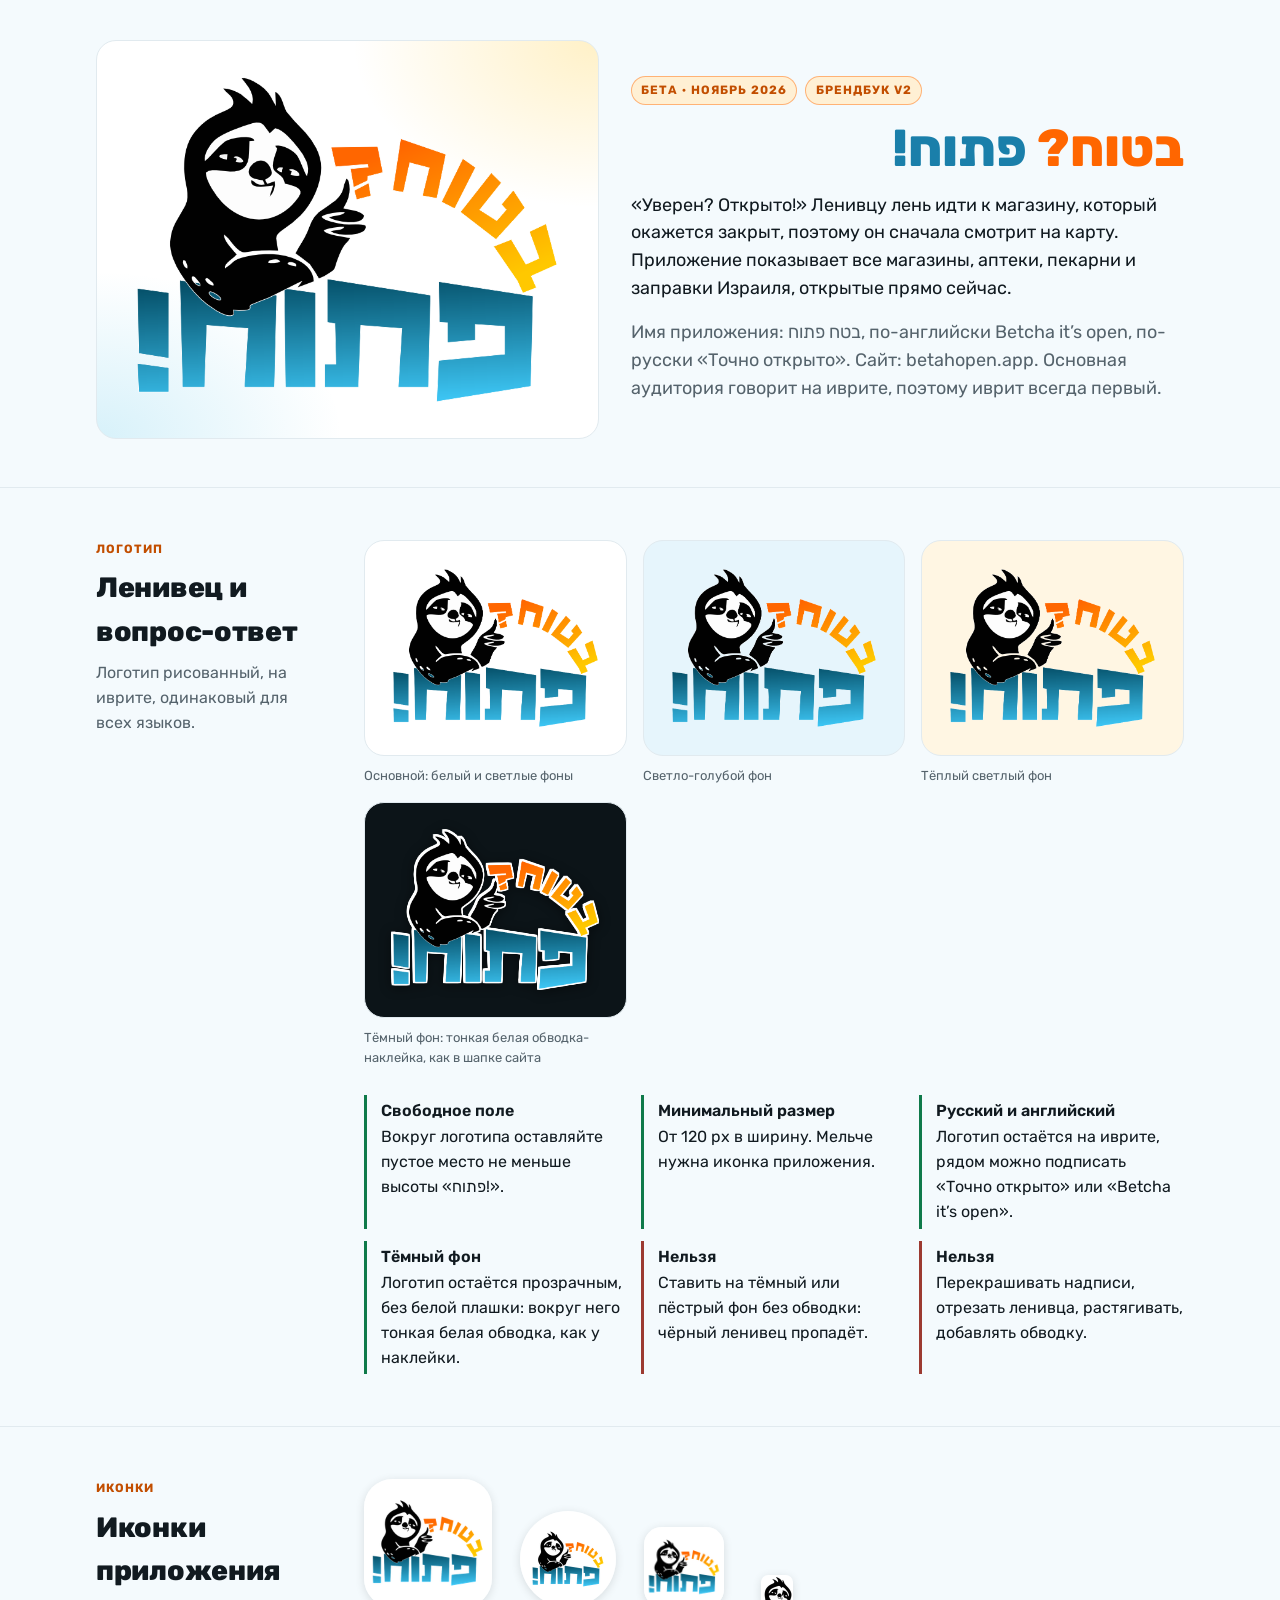
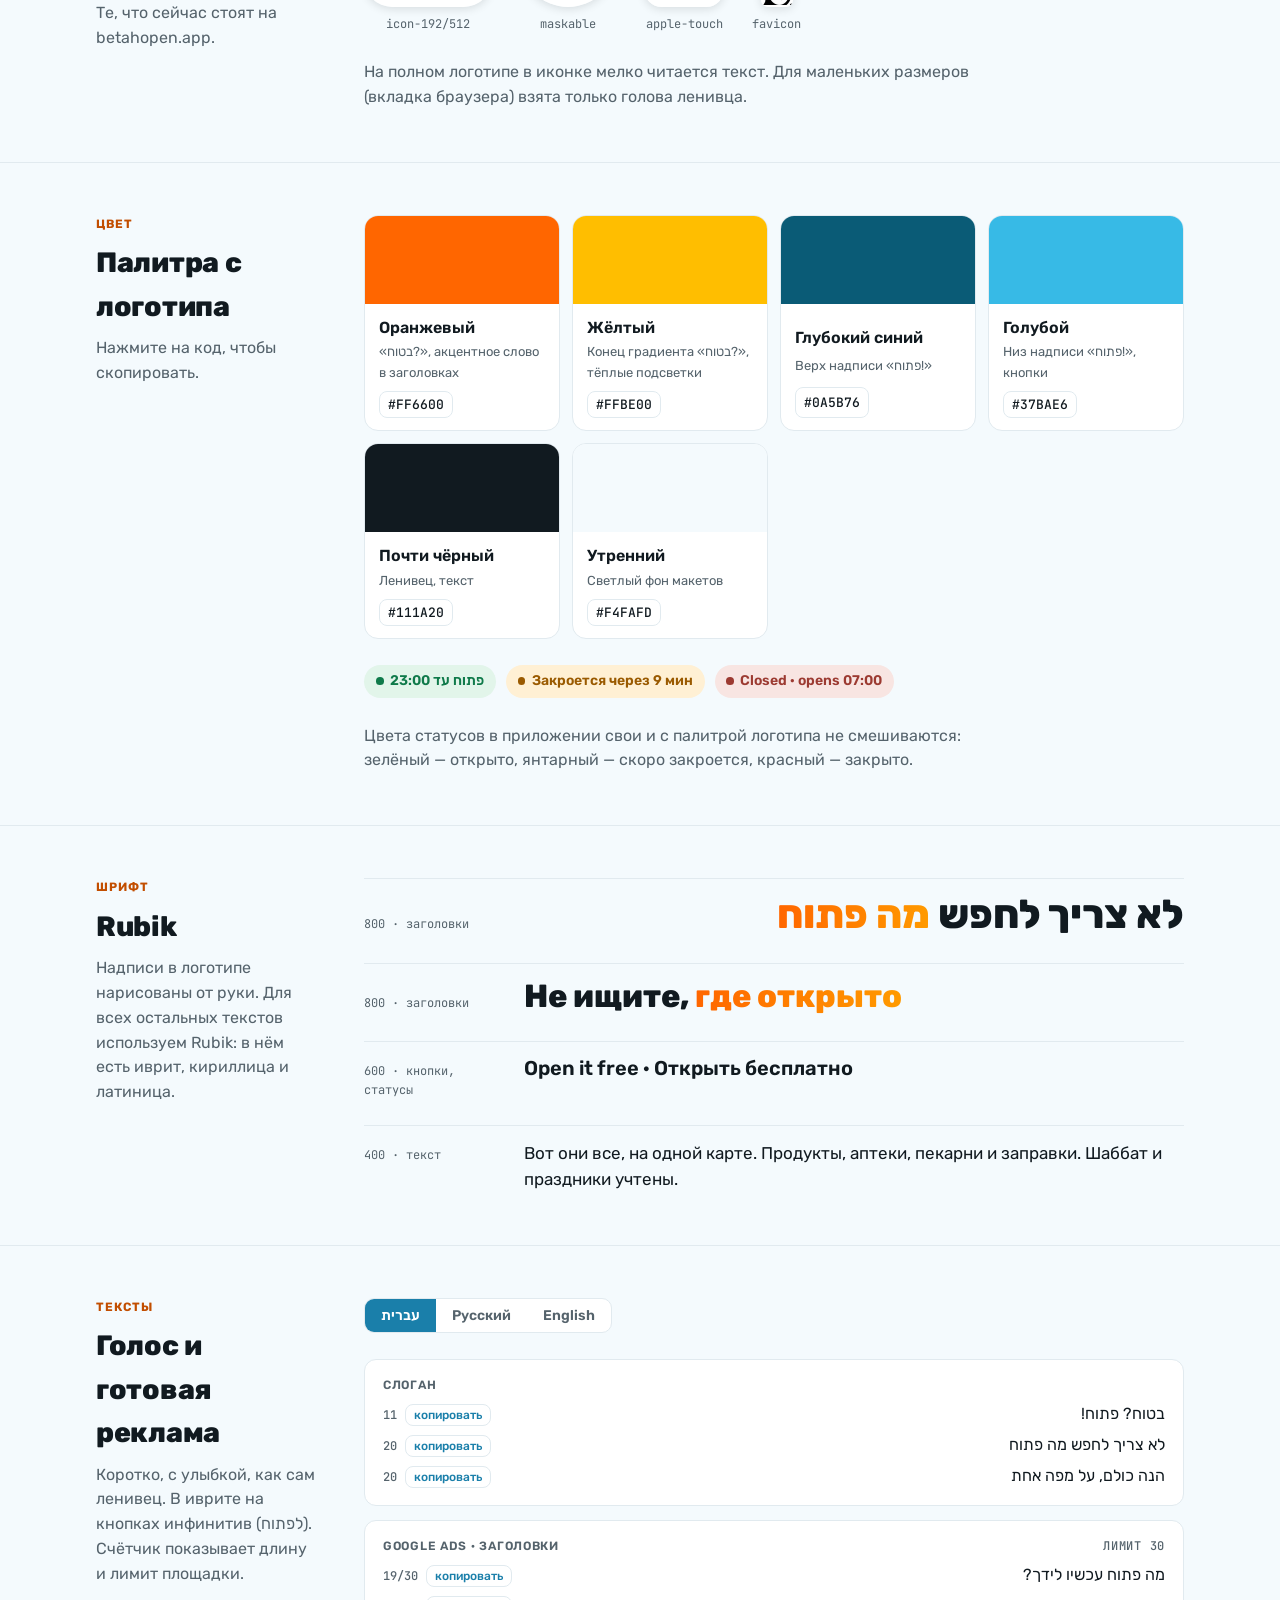
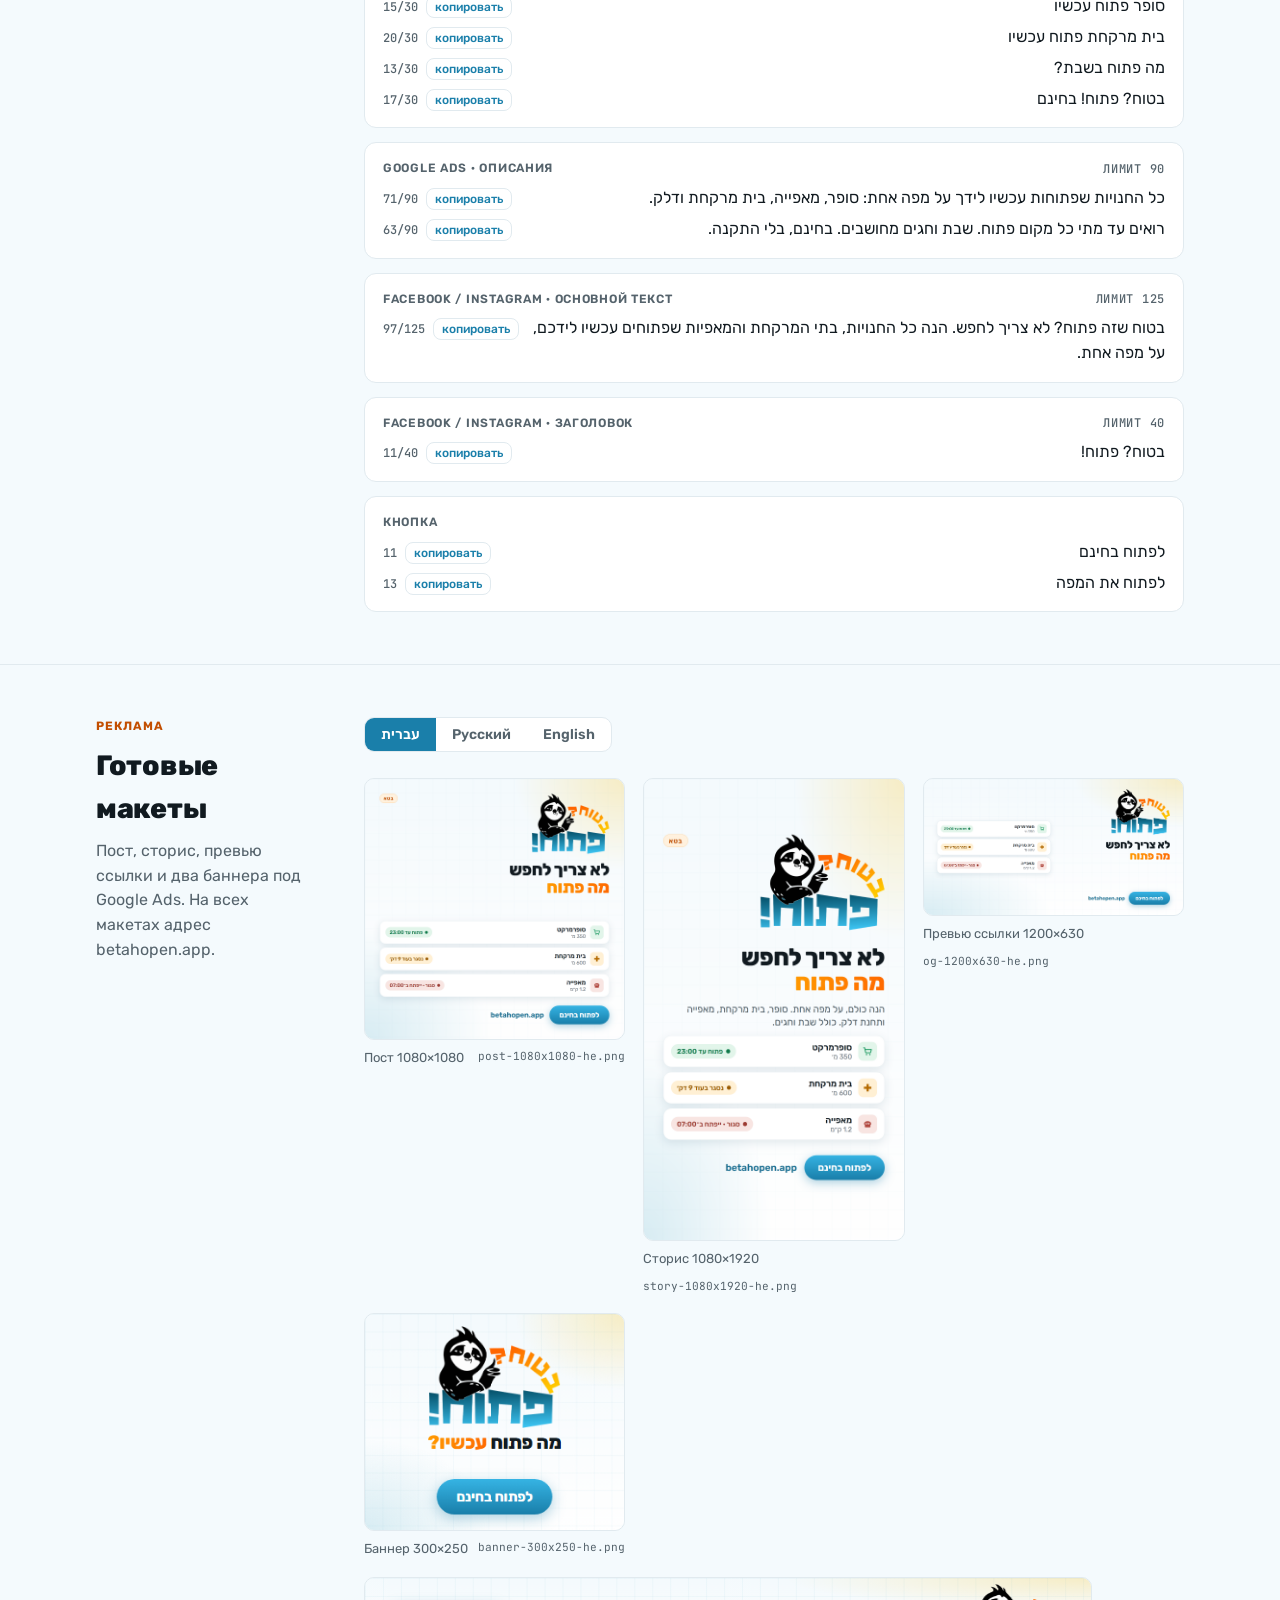
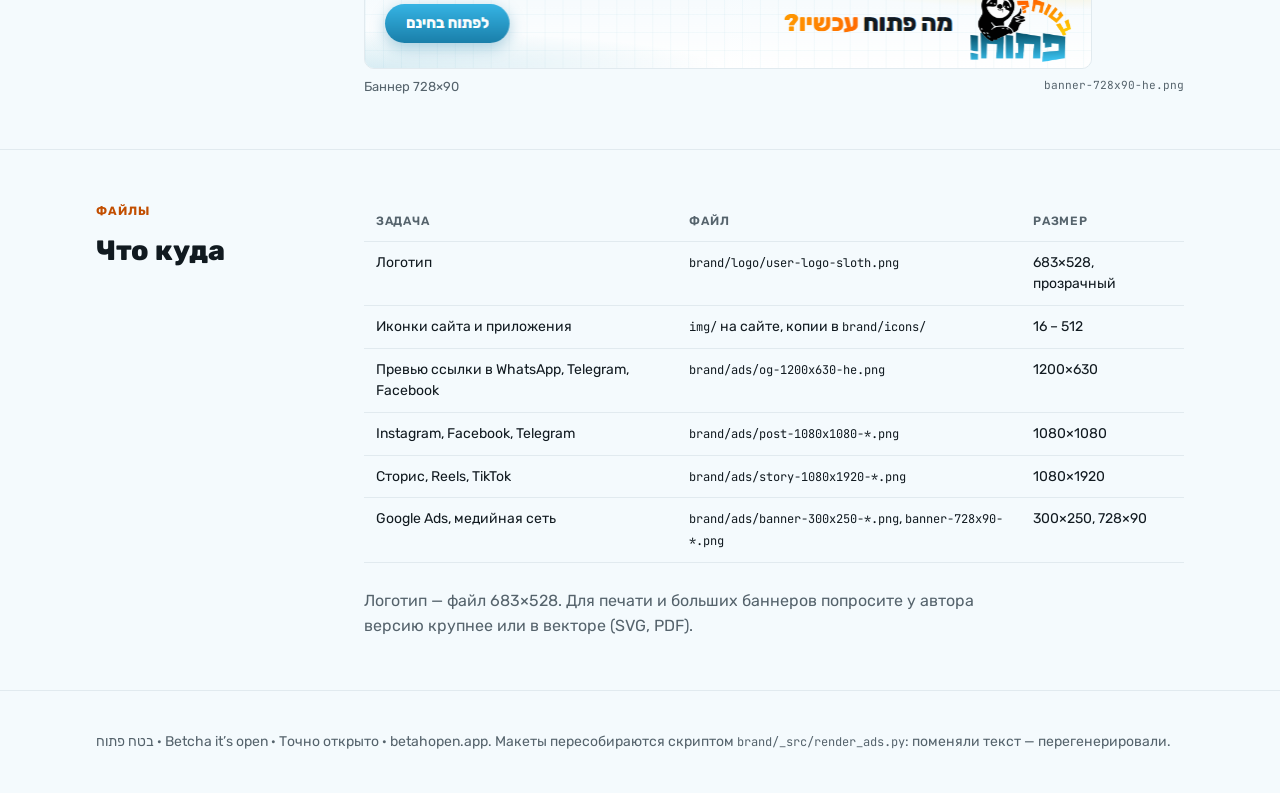
==== commit 13ea6f12: "Brand kit: rebuild around the user's sloth logo - Ads (post, story, link preview, 300x250, 728x90 in" ====
--- a/brand/index.html
+++ b/brand/index.html
@@ -4,110 +4,104 @@
 <meta name="viewport" content="width=device-width,initial-scale=1,viewport-fit=cover">
 <link rel="icon" href="../img/favicon.ico">
 <style>body{margin:0}</style>
-<title>בטח פתוח · брендбук</title>
+<title>בטוח? פתוח! · брендбук</title>
 <meta name="claude:viewport-fit-sides" content="cover">
 <link rel="preconnect" href="https://fonts.googleapis.com">
 <link rel="preconnect" href="https://fonts.gstatic.com" crossorigin>
-<link rel="stylesheet" href="https://fonts.googleapis.com/css2?family=Rubik:wght@400;500;600;700&family=JetBrains+Mono:wght@500&display=swap">
+<link rel="stylesheet" href="https://fonts.googleapis.com/css2?family=Rubik:wght@400;500;600;700;800&family=JetBrains+Mono:wght@500&display=swap">
 <style>
-/* Layout: «лист бренда» — узкая колонка подписей слева, материал справа; полосы на всю ширину для тёмных фонов */
+/* Layout: «лист бренда» — колонка подписей слева, материал справа. Логотип всегда стоит на светлой «табличке», даже в тёмной теме. */
 :root{
-  --bg:#EEF1F4; --surface:#FFFFFF; --ink:#10171C; --muted:#5D6A73; --line:#E2E7EB;
-  --brand:#0A78B0; --open:#12955A; --open-txt:#0F7A4A; --open-bg:#E2F5EA;
-  --soon:#9A5A00; --soon-bg:#FFF0D4; --closed:#B0453C; --closed-bg:#F8E5E2;
-  --band:#0F1615; --band-ink:#E6EEEB;
+  --bg:#F4FAFD; --surface:#FFFFFF; --plate:#FFFFFF; --ink:#111A20; --muted:#55636C; --line:#E1EAEF;
+  --orange:#FF6600; --orange-ink:#C24E00; --amber:#FFBE00; --blue:#1A7FAA; --blue-deep:#0A5B76; --sky:#37BAE6;
+  --open:#0F7A4A; --open-bg:#E2F5EA; --soon:#9A5A00; --soon-bg:#FFF0D4; --closed:#9C3A31; --closed-bg:#F8E5E2;
   --display:"Rubik","Arial Hebrew","Segoe UI",system-ui,sans-serif;
   --body:"Rubik","Arial Hebrew","Segoe UI",system-ui,sans-serif;
   --mono:"JetBrains Mono",ui-monospace,Consolas,monospace;
 }
 @media (prefers-color-scheme: dark){:root:not([data-theme="light"]){
-  --bg:#0B1014; --surface:#121A20; --ink:#E7EEF2; --muted:#95A4AD; --line:#22303A;
-  --brand:#3CC4F2; --open:#47D38A; --open-txt:#47D38A; --open-bg:#12301F;
-  --soon:#F0B44C; --soon-bg:#382A0E; --closed:#EF8A80; --closed-bg:#381C19;
-  --band:#0A0F13; --band-ink:#E8F6FC; color-scheme:dark}}
+  --bg:#0C1418; --surface:#131E24; --plate:#F4FAFD; --ink:#E8F1F5; --muted:#9AAAB3; --line:#22323B;
+  --orange:#FF8A33; --orange-ink:#FFA35C; --amber:#FFCB3D; --blue:#37BAE6; --blue-deep:#7FD3F2; --sky:#37BAE6;
+  --open:#47D38A; --open-bg:#12301F; --soon:#F0B44C; --soon-bg:#382A0E; --closed:#EF8A80; --closed-bg:#381C19;
+  color-scheme:dark}}
 :root[data-theme="dark"]{
-  --bg:#0B1014; --surface:#121A20; --ink:#E7EEF2; --muted:#95A4AD; --line:#22303A;
-  --brand:#3CC4F2; --open:#47D38A; --open-txt:#47D38A; --open-bg:#12301F;
-  --soon:#F0B44C; --soon-bg:#382A0E; --closed:#EF8A80; --closed-bg:#381C19;
-  --band:#0A0F13; --band-ink:#E8F6FC; color-scheme:dark}
+  --bg:#0C1418; --surface:#131E24; --plate:#F4FAFD; --ink:#E8F1F5; --muted:#9AAAB3; --line:#22323B;
+  --orange:#FF8A33; --orange-ink:#FFA35C; --amber:#FFCB3D; --blue:#37BAE6; --blue-deep:#7FD3F2; --sky:#37BAE6;
+  --open:#47D38A; --open-bg:#12301F; --soon:#F0B44C; --soon-bg:#382A0E; --closed:#EF8A80; --closed-bg:#381C19;
+  color-scheme:dark}
 
 *{box-sizing:border-box}
 body{background:var(--bg);color:var(--ink);font:16px/1.55 var(--body)}
 .in{max-width:1120px;margin:0 auto;padding-left:max(16px,env(safe-area-inset-left,0px));padding-right:max(16px,env(safe-area-inset-right,0px))}
 h1,h2,h3{font-family:var(--display);text-wrap:balance;margin:0}
-h2{font-size:28px;font-weight:700;letter-spacing:-.01em}
+h2{font-size:28px;font-weight:800;letter-spacing:-.01em}
 h3{font-size:17px;font-weight:600}
 p{margin:0;max-width:65ch}
 .muted{color:var(--muted)}
-code,.mono{font-family:var(--mono);font-size:.86em}
+code{font-family:var(--mono);font-size:.86em}
 img{max-width:100%;display:block}
 
-/* hero */
-.hero{background:radial-gradient(70% 90% at 90% 0%,rgba(60,196,242,.2),rgba(60,196,242,0) 60%),linear-gradient(180deg,#0E141A,#070B0E);color:#E8F6FC}
-.hero .in{padding-block:56px 48px;display:grid;gap:28px}
-.hero .lockups{display:flex;flex-wrap:wrap;gap:20px 40px;align-items:center}
-.hero .lockups img{height:56px;width:auto}
-.hero p{font-size:19px;color:rgba(255,255,255,.86)}
-.tag{display:inline-flex;gap:.4em;align-items:center;font-weight:600;font-size:12px;letter-spacing:.08em;text-transform:uppercase;
-  padding:.35em .8em;border-radius:99px;background:rgba(255,255,255,.14);border:1px solid rgba(255,255,255,.3);color:#fff}
-.hero .meta{display:flex;flex-wrap:wrap;gap:10px}
-
-/* sections */
-section.sec{padding-block:56px;border-bottom:1px solid var(--line)}
+.hero .in{padding-block:40px 48px;display:grid;grid-template-columns:minmax(0,1fr) minmax(0,1.1fr);gap:32px;align-items:center}
+@media (max-width:820px){.hero .in{grid-template-columns:minmax(0,1fr)}}
+.plate{background:var(--plate);border-radius:20px;border:1px solid var(--line);display:grid;place-items:center;padding:28px}
+.hero .plate{padding:36px;background:radial-gradient(70% 60% at 100% 0%,rgba(255,190,0,.22),rgba(255,190,0,0) 70%),radial-gradient(70% 60% at 0% 100%,rgba(55,186,230,.2),rgba(55,186,230,0) 70%),var(--plate)}
+.hero .plate img{width:min(420px,100%);height:auto}
+.hero h1{font-size:clamp(34px,5vw,52px);font-weight:800;line-height:1.05}
+.hero h1 .q{color:var(--orange)} .hero h1 .a{color:var(--blue)}
+.hero .txt{display:grid;gap:16px}
+.hero p{font-size:18px}
+.tags{display:flex;flex-wrap:wrap;gap:8px}
+.tag{font-weight:700;font-size:12px;letter-spacing:.08em;text-transform:uppercase;padding:.35em .8em;border-radius:99px;color:var(--orange-ink);background:var(--soon-bg);border:1px solid color-mix(in srgb,var(--orange) 45%,transparent)}
+
+section.sec{padding-block:52px;border-top:1px solid var(--line)}
 .sec .in{display:grid;grid-template-columns:220px minmax(0,1fr);gap:24px 48px}
 .sec .lbl{display:grid;gap:8px;align-content:start}
-.sec .lbl .k{font-size:12px;font-weight:600;letter-spacing:.08em;text-transform:uppercase;color:var(--brand)}
-.sec .body{display:grid;gap:28px;min-width:0}
+.sec .lbl .k{font-size:12px;font-weight:700;letter-spacing:.08em;text-transform:uppercase;color:var(--orange-ink)}
+.sec .body{display:grid;gap:26px;min-width:0}
 @media (max-width:820px){.sec .in{grid-template-columns:minmax(0,1fr)}}
 
-.tiles{display:grid;gap:16px;grid-template-columns:repeat(auto-fill,minmax(260px,1fr))}
-.tile{background:var(--surface);border:1px solid var(--line);border-radius:14px;padding:22px;display:grid;gap:14px;align-content:start;min-width:0}
-.tile .stage{display:grid;place-items:center;min-height:120px;border-radius:10px}
-.stage.light{background:#FFFFFF}
-.stage.dark{background:#0E141A}
-.stage.brand{background:#0A78B0}
-.tile .cap{font-size:13px;color:var(--muted);display:flex;justify-content:space-between;gap:8px;flex-wrap:wrap}
-.stage img.lk{height:48px;width:auto;max-width:92%}
-
+.tiles{display:grid;gap:16px;grid-template-columns:repeat(auto-fill,minmax(240px,1fr))}
+.tile{display:grid;gap:10px;align-content:start;min-width:0}
+.tile .plate{min-height:200px}
+.tile .plate img{max-height:170px;width:auto}
+.tile .cap{font-size:13px;color:var(--muted)}
+.plate.sky{background:#E6F5FC}.plate.sand{background:#FFF6E3}.plate.dark{background:#0C1418}
+.sticker{filter:drop-shadow(1.2px 0 0 #fff) drop-shadow(-1.2px 0 0 #fff) drop-shadow(0 1.2px 0 #fff) drop-shadow(0 -1.2px 0 #fff) drop-shadow(0 2px 6px rgb(0 0 0 / .45))}
 .icons{display:flex;flex-wrap:wrap;gap:28px;align-items:flex-end}
 .icons figure{margin:0;display:grid;gap:8px;justify-items:center}
 .icons figcaption{font-size:12px;color:var(--muted);font-family:var(--mono)}
+.icons img{border-radius:22%;box-shadow:0 2px 10px rgb(0 0 0 / .12)}
 
 .rules{display:grid;gap:12px;grid-template-columns:repeat(auto-fill,minmax(240px,1fr))}
 .rule{border-left:3px solid var(--open);padding:4px 0 4px 14px}
 .rule.no{border-color:var(--closed)}
 .rule b{display:block;font-weight:600;margin-bottom:2px}
 
-/* colors */
-.sw{display:grid;gap:12px;grid-template-columns:repeat(auto-fill,minmax(200px,1fr))}
+.sw{display:grid;gap:12px;grid-template-columns:repeat(auto-fill,minmax(190px,1fr))}
 .chip{border-radius:14px;overflow:hidden;border:1px solid var(--line);background:var(--surface);display:grid}
-.chip .c{height:92px}
+.chip .c{height:88px}
 .chip .t{padding:12px 14px;display:grid;gap:2px}
 .chip .t b{font-weight:600}
 .chip button{justify-self:start;margin-top:6px;font:500 13px var(--mono);color:var(--ink);background:transparent;border:1px solid var(--line);border-radius:8px;padding:4px 8px;cursor:pointer}
-.chip button:hover{border-color:var(--brand)}
-.chip button:focus-visible,.seg button:focus-visible,.copy:focus-visible{outline:2px solid var(--brand);outline-offset:2px}
-
-/* statuses demo */
+.chip button:hover{border-color:var(--blue)}
+button:focus-visible{outline:2px solid var(--blue);outline-offset:2px}
+
 .status-row{display:flex;flex-wrap:wrap;gap:10px}
 .st{font-weight:600;font-size:14px;padding:.4em .85em;border-radius:99px;display:inline-flex;align-items:center;gap:.45em}
 .st::before{content:"";width:.55em;height:.55em;border-radius:50%;background:currentColor}
-.st.open{color:var(--open-txt);background:var(--open-bg)}
+.st.open{color:var(--open);background:var(--open-bg)}
 .st.soon{color:var(--soon);background:var(--soon-bg)}
 .st.closed{color:var(--closed);background:var(--closed-bg)}
 
-/* type */
-.type{display:grid;gap:18px}
-.spec{display:grid;grid-template-columns:120px minmax(0,1fr);gap:4px 20px;align-items:baseline;border-top:1px solid var(--line);padding-top:14px}
+.spec{display:grid;grid-template-columns:140px minmax(0,1fr);gap:4px 20px;align-items:baseline;border-top:1px solid var(--line);padding-top:14px}
 .spec .m{font-size:12px;color:var(--muted);font-family:var(--mono)}
 @media (max-width:520px){.spec{grid-template-columns:minmax(0,1fr)}}
-
-/* lang switch */
-.seg{display:inline-flex;border:1px solid var(--line);border-radius:10px;overflow:hidden;background:var(--surface)}
+.grad{background:linear-gradient(90deg,var(--orange),#FF9A00);-webkit-background-clip:text;background-clip:text;color:transparent}
+
+.seg{display:inline-flex;border:1px solid var(--line);border-radius:10px;overflow:hidden;background:var(--surface);justify-self:start}
 .seg button{font:600 14px var(--body);color:var(--muted);background:transparent;border:0;padding:8px 16px;cursor:pointer}
-.seg button[aria-pressed="true"]{background:var(--brand);color:#fff}
-
-/* copy */
+.seg button[aria-pressed="true"]{background:var(--blue);color:#fff}
+
 .copyset{display:grid;gap:14px}
 .cp{background:var(--surface);border:1px solid var(--line);border-radius:12px;padding:16px 18px;display:grid;gap:8px;min-width:0}
 .cp .h{display:flex;justify-content:space-between;align-items:center;gap:10px;flex-wrap:wrap;font-size:12px;color:var(--muted);text-transform:uppercase;letter-spacing:.06em;font-weight:600}
@@ -116,71 +110,51 @@
 .cp li span.txt{min-width:0;overflow-wrap:anywhere}
 .n{font:500 12px var(--mono);color:var(--muted);white-space:nowrap}
 .n.over{color:var(--closed)}
-.copy{font:500 12px var(--body);color:var(--brand);background:transparent;border:1px solid var(--line);border-radius:8px;padding:3px 8px;cursor:pointer;text-transform:none;letter-spacing:0}
-
-/* ads */
+.copy{font:500 12px var(--body);color:var(--blue);background:transparent;border:1px solid var(--line);border-radius:8px;padding:3px 8px;cursor:pointer}
+
 .ads{display:grid;gap:18px;grid-template-columns:repeat(auto-fill,minmax(250px,1fr));align-items:start}
 .ad{margin:0;display:grid;gap:8px}
-.ad img{border-radius:10px;border:1px solid var(--line);width:100%;height:auto;background:#0B4B47}
-.ad figcaption{font-size:13px;color:var(--muted);display:flex;justify-content:space-between;gap:8px}
+.ad img{border-radius:10px;border:1px solid var(--line);width:100%;height:auto;background:#F4FAFD}
+.ad figcaption{font-size:13px;color:var(--muted);display:flex;justify-content:space-between;gap:8px;flex-wrap:wrap}
 .ad.wide{grid-column:1/-1}
 .ad.wide img{max-width:728px}
 
-/* files */
 .files{overflow-x:auto}
 table{border-collapse:collapse;width:100%;min-width:560px;font-size:14px}
 th,td{text-align:left;padding:10px 12px;border-bottom:1px solid var(--line);vertical-align:top}
 th{font-size:12px;text-transform:uppercase;letter-spacing:.06em;color:var(--muted);font-weight:600}
-td code{white-space:nowrap}
-pre{background:var(--surface);border:1px solid var(--line);border-radius:12px;padding:16px;overflow-x:auto;font:13px/1.6 var(--mono);margin:0}
-footer{padding-block:40px;color:var(--muted);font-size:14px}
-@media (prefers-reduced-motion:reduce){*{transition:none!important}}
+footer{padding-block:40px;color:var(--muted);font-size:14px;border-top:1px solid var(--line)}
 </style>
 
 <header class="hero">
   <div class="in">
-    <div class="meta"><span class="tag">Бета · ноябрь 2026</span><span class="tag">Брендбук v1</span></div>
-    <div class="lockups">
-      <img src="logo/logo-he-dark.svg" alt="בטח פתוח">
-      <img src="logo/logo-ru-dark.svg" alt="Точно открыто">
-      <img src="logo/logo-en-dark.svg" alt="Betcha it’s open">
-    </div>
-    <p>«בטח פתוח» (бэтах патуах, «конечно открыто») — карта Израиля, на которой сразу видны все магазины, аптеки, пекарни и заправки, открытые прямо сейчас. По-английски Betcha it’s open, по-русски «Точно открыто»: betach и betcha звучат почти одинаково, это одно имя на трёх языках. Основная аудитория говорит на иврите, поэтому иврит всегда первый.</p>
+    <div class="plate"><img src="logo/user-logo-sloth.png" alt="Логотип: ленивец показывает большой палец, надпись «בטוח? פתוח!»" width="683" height="528"></div>
+    <div class="txt">
+      <div class="tags"><span class="tag">Бета · ноябрь 2026</span><span class="tag">Брендбук v2</span></div>
+      <h1 lang="he" dir="rtl"><span class="q">בטוח?</span> <span class="a">פתוח!</span></h1>
+      <p>«Уверен? Открыто!» Ленивцу лень идти к магазину, который окажется закрыт, поэтому он сначала смотрит на карту. Приложение показывает все магазины, аптеки, пекарни и заправки Израиля, открытые прямо сейчас.</p>
+      <p class="muted">Имя приложения: בטח פתוח, по-английски Betcha it’s open, по-русски «Точно открыто». Сайт: betahopen.app. Основная аудитория говорит на иврите, поэтому иврит всегда первый.</p>
+    </div>
   </div>
 </header>
 
-<section class="sec" id="idea">
-  <div class="in">
-    <div class="lbl"><span class="k">Идея</span><h2>Огонёк на карте</h2></div>
-    <div class="body">
-      <p>Знак — метка на карте, внутри которой горит голубая точка с ореолом, как вывеска с включённым светом. Та же точка светится в шапке приложения рядом с названием. На иконке вокруг метки расходятся круги, как от радара: приложение само находит, что открыто вокруг.</p>
-      <p>В названии слово «открыто» на каждом языке горит голубым: פתוח, открыто, open. Статусы магазинов в интерфейсе остаются в своих цветах: зелёный, янтарный, красный.</p>
-      <div class="status-row" aria-label="Статусы приложения">
-        <span class="st open">פתוח עד 23:00</span><span class="st soon">Закроется через 9 мин</span><span class="st closed">Closed · opens 07:00</span>
-      </div>
-    </div>
-  </div>
-</section>
-
 <section class="sec" id="logo">
   <div class="in">
-    <div class="lbl"><span class="k">Логотип</span><h2>Три языка, три фона</h2><p class="muted">Надписи переведены в кривые: файлы выглядят одинаково на любом компьютере.</p></div>
+    <div class="lbl"><span class="k">Логотип</span><h2>Ленивец и вопрос-ответ</h2><p class="muted">Логотип рисованный, на иврите, одинаковый для всех языков.</p></div>
     <div class="body">
       <div class="tiles">
-        <div class="tile"><div class="stage light"><img class="lk" src="logo/logo-he-light.svg" alt="בטח פתוח, светлая версия"></div><div class="cap"><span>Иврит · светлый</span><code>logo-he-light</code></div></div>
-        <div class="tile"><div class="stage light"><img class="lk" src="logo/logo-ru-light.svg" alt="Точно открыто, светлая версия"></div><div class="cap"><span>Русский · светлый</span><code>logo-ru-light</code></div></div>
-        <div class="tile"><div class="stage light"><img class="lk" src="logo/logo-en-light.svg" alt="Betcha it’s open, светлая версия"></div><div class="cap"><span>English · светлый</span><code>logo-en-light</code></div></div>
-        <div class="tile"><div class="stage dark"><img class="lk" src="logo/logo-he-dark.svg" alt="בטח פתוח, тёмная версия"></div><div class="cap"><span>Иврит · тёмный</span><code>logo-he-dark</code></div></div>
-        <div class="tile"><div class="stage dark"><img class="lk" src="logo/logo-ru-dark.svg" alt="Точно открыто, тёмная версия"></div><div class="cap"><span>Русский · тёмный</span><code>logo-ru-dark</code></div></div>
-        <div class="tile"><div class="stage dark"><img class="lk" src="logo/logo-en-dark.svg" alt="Betcha it’s open, тёмная версия"></div><div class="cap"><span>English · тёмный</span><code>logo-en-dark</code></div></div>
-        <div class="tile"><div class="stage brand"><img class="lk" src="logo/logo-he-white.svg" alt="בטח פתוח, белая версия"></div><div class="cap"><span>Белый · на фото и цвете</span><code>logo-*-white</code></div></div>
+        <div class="tile"><div class="plate"><img src="logo/user-logo-sloth.png" alt="Логотип на белом"></div><div class="cap">Основной: белый и светлые фоны</div></div>
+        <div class="tile"><div class="plate sky"><img src="logo/user-logo-sloth.png" alt="Логотип на голубом"></div><div class="cap">Светло-голубой фон</div></div>
+        <div class="tile"><div class="plate sand"><img src="logo/user-logo-sloth.png" alt="Логотип на песочном"></div><div class="cap">Тёплый светлый фон</div></div>
+        <div class="tile"><div class="plate dark"><img class="sticker" src="logo/user-logo-sloth.png" alt="Логотип с белой обводкой на тёмном фоне"></div><div class="cap">Тёмный фон: тонкая белая обводка-наклейка, как в шапке сайта</div></div>
       </div>
       <div class="rules">
-        <div class="rule"><b>Свободное поле</b>Вокруг логотипа оставляйте пустое место не меньше высоты зелёной точки.</div>
-        <div class="rule"><b>Минимальный размер</b>Логотип — от 24 px в высоту. Мельче используйте только знак.</div>
-        <div class="rule"><b>На фотографиях</b>Белая версия, на спокойном тёмном участке кадра.</div>
-        <div class="rule no"><b>Нельзя</b>Перекрашивать слова, растягивать, добавлять тени и обводки, менять шрифт.</div>
-        <div class="rule no"><b>Нельзя</b>Ставить цветной логотип на пёстрый фон или на зелёный.</div>
+        <div class="rule"><b>Свободное поле</b>Вокруг логотипа оставляйте пустое место не меньше высоты «פתוח!».</div>
+        <div class="rule"><b>Минимальный размер</b>От 120 px в ширину. Мельче нужна иконка приложения.</div>
+        <div class="rule"><b>Русский и английский</b>Логотип остаётся на иврите, рядом можно подписать «Точно открыто» или «Betcha it’s open».</div>
+        <div class="rule"><b>Тёмный фон</b>Логотип остаётся прозрачным, без белой плашки: вокруг него тонкая белая обводка, как у наклейки.</div>
+        <div class="rule no"><b>Нельзя</b>Ставить на тёмный или пёстрый фон без обводки: чёрный ленивец пропадёт.</div>
+        <div class="rule no"><b>Нельзя</b>Перекрашивать надписи, отрезать ленивца, растягивать, добавлять обводку.</div>
       </div>
     </div>
   </div>
@@ -188,46 +162,47 @@
 
 <section class="sec" id="icon">
   <div class="in">
-    <div class="lbl"><span class="k">Иконка</span><h2>Знак и иконка приложения</h2><p class="muted">Для 16–48 px есть упрощённая версия без ореола.</p></div>
+    <div class="lbl"><span class="k">Иконки</span><h2>Иконки приложения</h2><p class="muted">Те, что сейчас стоят на betahopen.app.</p></div>
     <div class="body">
       <div class="icons">
-        <figure><img src="logo/icon.svg" width="128" height="128" alt="Иконка приложения"><figcaption>icon · 128</figcaption></figure>
-        <figure><img src="logo/icon-maskable.svg" width="96" height="96" style="border-radius:50%" alt="Иконка для Android"><figcaption>maskable · 96</figcaption></figure>
-        <figure><img src="logo/icon.svg" width="64" height="64" alt=""><figcaption>64</figcaption></figure>
-        <figure><img src="logo/icon-simple.svg" width="32" height="32" alt=""><figcaption>32</figcaption></figure>
-        <figure><img src="logo/icon-simple.svg" width="16" height="16" alt=""><figcaption>16</figcaption></figure>
-        <figure><img src="logo/mark.svg" height="96" style="height:96px;width:auto" alt="Знак"><figcaption>mark</figcaption></figure>
-        <figure><img src="logo/mark-black.svg" style="height:64px;width:auto" alt="Знак, одноцветный"><figcaption>mono</figcaption></figure>
-      </div>
-      <p class="muted">Для сторов уже готовы квадраты без прозрачности: <code>store-google-play-512.png</code> и <code>store-app-store-1024.png</code>. Скругление углов сторы сделают сами.</p>
+        <figure><img src="icons/icon-192.png" width="128" height="128" alt="Иконка приложения"><figcaption>icon-192/512</figcaption></figure>
+        <figure><img src="icons/icon-maskable-192.png" width="96" height="96" style="border-radius:50%" alt="Иконка для Android"><figcaption>maskable</figcaption></figure>
+        <figure><img src="icons/apple-touch-icon.png" width="80" height="80" alt="Иконка для iPhone"><figcaption>apple-touch</figcaption></figure>
+        <figure><img src="icons/favicon-64.png" width="32" height="32" alt="Значок вкладки"><figcaption>favicon</figcaption></figure>
+      </div>
+      <p class="muted">На полном логотипе в иконке мелко читается текст. Для маленьких размеров (вкладка браузера) взята только голова ленивца.</p>
     </div>
   </div>
 </section>
 
 <section class="sec" id="color">
   <div class="in">
-    <div class="lbl"><span class="k">Цвет</span><h2>Палитра</h2><p class="muted">Совпадает с приложением. Нажмите на код, чтобы скопировать.</p></div>
+    <div class="lbl"><span class="k">Цвет</span><h2>Палитра с логотипа</h2><p class="muted">Нажмите на код, чтобы скопировать.</p></div>
     <div class="body">
       <div class="sw" id="swatches"></div>
+      <div class="status-row" aria-label="Статусы в приложении">
+        <span class="st open" lang="he">פתוח עד 23:00</span><span class="st soon">Закроется через 9 мин</span><span class="st closed">Closed · opens 07:00</span>
+      </div>
+      <p class="muted">Цвета статусов в приложении свои и с палитрой логотипа не смешиваются: зелёный — открыто, янтарный — скоро закроется, красный — закрыто.</p>
     </div>
   </div>
 </section>
 
 <section class="sec" id="type">
   <div class="in">
-    <div class="lbl"><span class="k">Шрифт</span><h2>Rubik</h2><p class="muted">Один шрифт на три алфавита: иврит, кириллица, латиница. Бесплатный, Google Fonts.</p></div>
-    <div class="body type">
-      <div class="spec"><span class="m">700 · заголовки</span><span style="font:700 40px/1.1 var(--display)">מה פתוח לידך עכשיו</span></div>
-      <div class="spec"><span class="m">700 · заголовки</span><span style="font:700 32px/1.15 var(--display)">Что открыто рядом</span></div>
-      <div class="spec"><span class="m">600 · статусы, кнопки</span><span style="font:600 20px var(--body)">Open until 23:00 · Закроется через 9 мин</span></div>
-      <div class="spec"><span class="m">400 · текст</span><span style="font:400 17px/1.55 var(--body)">Продукты, аптеки, пекарни и заправки. Шаббат и праздники уже учтены.</span></div>
+    <div class="lbl"><span class="k">Шрифт</span><h2>Rubik</h2><p class="muted">Надписи в логотипе нарисованы от руки. Для всех остальных текстов используем Rubik: в нём есть иврит, кириллица и латиница.</p></div>
+    <div class="body">
+      <div class="spec"><span class="m">800 · заголовки</span><span lang="he" dir="rtl" style="font:800 40px/1.1 var(--display)">לא צריך לחפש <span class="grad">מה פתוח</span></span></div>
+      <div class="spec"><span class="m">800 · заголовки</span><span style="font:800 32px/1.15 var(--display)">Не ищите, <span class="grad">где открыто</span></span></div>
+      <div class="spec"><span class="m">600 · кнопки, статусы</span><span style="font:600 20px var(--body)">Open it free · Открыть бесплатно</span></div>
+      <div class="spec"><span class="m">400 · текст</span><span style="font:400 17px/1.55 var(--body)">Вот они все, на одной карте. Продукты, аптеки, пекарни и заправки. Шаббат и праздники учтены.</span></div>
     </div>
   </div>
 </section>
 
 <section class="sec" id="voice">
   <div class="in">
-    <div class="lbl"><span class="k">Тексты</span><h2>Голос и готовая реклама</h2><p class="muted">Коротко и по делу. В иврите на кнопках инфинитив (לפתוח), в тексте обращение во множественном числе; в русском на «вы». Счётчик показывает длину и лимит площадки.</p></div>
+    <div class="lbl"><span class="k">Тексты</span><h2>Голос и готовая реклама</h2><p class="muted">Коротко, с улыбкой, как сам ленивец. В иврите на кнопках инфинитив (לפתוח). Счётчик показывает длину и лимит площадки.</p></div>
     <div class="body">
       <div class="seg" role="group" aria-label="Язык текстов">
         <button type="button" id="cl-he" data-l="he">עברית</button><button type="button" id="cl-ru" data-l="ru">Русский</button><button type="button" id="cl-en" data-l="en">English</button>
@@ -239,7 +214,7 @@
 
 <section class="sec" id="ads">
   <div class="in">
-    <div class="lbl"><span class="k">Реклама</span><h2>Готовые макеты</h2><p class="muted">Пост, сторис, превью ссылки и два баннера под Google Ads. Ссылка в макетах ведёт на betahopen.app.</p></div>
+    <div class="lbl"><span class="k">Реклама</span><h2>Готовые макеты</h2><p class="muted">Пост, сторис, превью ссылки и два баннера под Google Ads. На всех макетах адрес betahopen.app.</p></div>
     <div class="body">
       <div class="seg" role="group" aria-label="Язык макетов">
         <button type="button" id="al-he" data-l="he">עברית</button><button type="button" id="al-ru" data-l="ru">Русский</button><button type="button" id="al-en" data-l="en">English</button>
@@ -256,38 +231,29 @@
       <div class="files"><table>
         <thead><tr><th>Задача</th><th>Файл</th><th>Размер</th></tr></thead>
         <tbody>
-          <tr><td>Иконка во вкладке браузера</td><td><code>png/favicon.ico</code>, <code>logo/icon-simple.svg</code></td><td>16, 32, 48</td></tr>
-          <tr><td>Иконка PWA и Android</td><td><code>png/icon-192.png</code>, <code>png/icon-512.png</code>, <code>png/icon-maskable-512.png</code></td><td>192, 512</td></tr>
-          <tr><td>Иконка на iPhone</td><td><code>png/apple-touch-icon.png</code></td><td>180</td></tr>
-          <tr><td>Google Play / App Store</td><td><code>png/store-google-play-512.png</code>, <code>png/store-app-store-1024.png</code></td><td>512, 1024</td></tr>
-          <tr><td>Превью ссылки в WhatsApp, Telegram, Facebook</td><td><code>ads/og-1200x630-he.png</code> (на сайте: <code>img/og.png</code>)</td><td>1200×630</td></tr>
-          <tr><td>Instagram, Facebook, Telegram пост</td><td><code>ads/post-1080x1080-*.png</code></td><td>1080×1080</td></tr>
-          <tr><td>Сторис, Reels, TikTok</td><td><code>ads/story-1080x1920-*.png</code></td><td>1080×1920</td></tr>
-          <tr><td>Google Ads, медийная сеть</td><td><code>ads/banner-300x250-*.png</code>, <code>ads/banner-728x90-*.png</code></td><td>300×250, 728×90</td></tr>
-          <tr><td>Логотип для документов и сайтов</td><td><code>logo/logo-{he,ru,en}-{light,dark,white}.svg</code>, PNG в <code>png/</code></td><td>вектор, PNG ×2</td></tr>
+          <tr><td>Логотип</td><td><code>brand/logo/user-logo-sloth.png</code></td><td>683×528, прозрачный</td></tr>
+          <tr><td>Иконки сайта и приложения</td><td><code>img/</code> на сайте, копии в <code>brand/icons/</code></td><td>16 – 512</td></tr>
+          <tr><td>Превью ссылки в WhatsApp, Telegram, Facebook</td><td><code>brand/ads/og-1200x630-he.png</code></td><td>1200×630</td></tr>
+          <tr><td>Instagram, Facebook, Telegram</td><td><code>brand/ads/post-1080x1080-*.png</code></td><td>1080×1080</td></tr>
+          <tr><td>Сторис, Reels, TikTok</td><td><code>brand/ads/story-1080x1920-*.png</code></td><td>1080×1920</td></tr>
+          <tr><td>Google Ads, медийная сеть</td><td><code>brand/ads/banner-300x250-*.png</code>, <code>banner-728x90-*.png</code></td><td>300×250, 728×90</td></tr>
         </tbody>
       </table></div>
-      <h3>Подключение на сайте</h3>
-<pre>&lt;link rel="icon" href="img/favicon.ico" sizes="48x48"&gt;
-&lt;link rel="icon" href="img/icon.svg" type="image/svg+xml"&gt;
-&lt;link rel="apple-touch-icon" href="img/apple-touch-icon.png"&gt;
-&lt;meta name="theme-color" content="#0E141A"&gt;
-&lt;meta property="og:image" content="https://betahopen.app/img/og.png"&gt;</pre>
-    </div>
-  </div>
-</section>
-
-<footer><div class="in">בטח פתוח · Betcha it’s open · Точно открыто. Исходники логотипов и макетов собираются скриптами <code>_src/make_logos.py</code> и <code>_src/render_all.py</code>: поменяли текст — перегенерировали.</div></footer>
+      <p class="muted">Логотип — файл 683×528. Для печати и больших баннеров попросите у автора версию крупнее или в векторе (SVG, PDF).</p>
+    </div>
+  </div>
+</section>
+
+<footer><div class="in">בטח פתוח · Betcha it’s open · Точно открыто · betahopen.app. Макеты пересобираются скриптом <code>brand/_src/render_ads.py</code>: поменяли текст — перегенерировали.</div></footer>
 
 <script>
 const COLORS=[
-  ["#0E141A","Графит","Фон иконки и шапки приложения"],
-  ["#3CC4F2","Голубой огонёк","Точка в знаке, слово «открыто», кнопки"],
-  ["#0A78B0","Глубокий голубой","Акцент на светлом фоне"],
-  ["#12955A","Зелёный","Статус «открыто»"],
-  ["#B46A00","Янтарь","Статус «скоро закроется»"],
-  ["#B0453C","Кирпич","Статус «закрыто»"],
-  ["#E8F6FC","Лёд","Текст на тёмном фоне"]
+  ["#FF6600","Оранжевый","«בטוח?», акцентное слово в заголовках"],
+  ["#FFBE00","Жёлтый","Конец градиента «בטוח?», тёплые подсветки"],
+  ["#0A5B76","Глубокий синий","Верх надписи «פתוח!»"],
+  ["#37BAE6","Голубой","Низ надписи «פתוח!», кнопки"],
+  ["#111A20","Почти чёрный","Ленивец, текст"],
+  ["#F4FAFD","Утренний","Светлый фон макетов"]
 ];
 const sw=document.getElementById("swatches");
 COLORS.forEach(([hex,name,role])=>{
@@ -295,7 +261,6 @@
   d.innerHTML=`<div class="c" style="background:${hex}"></div><div class="t"><b>${name}</b><span class="muted" style="font-size:13px">${role}</span><button type="button" aria-label="Скопировать ${hex}">${hex}</button></div>`;
   sw.appendChild(d);
 });
-
 function copyText(btn,text){
   const done=()=>{const o=btn.textContent;btn.textContent="Скопировано";setTimeout(()=>btn.textContent=o,1200)};
   try{navigator.clipboard.writeText(text).then(done,()=>sel(btn))}catch(e){sel(btn)}
@@ -305,24 +270,24 @@
 
 const COPY={
  he:{dir:"rtl",blocks:[
-  ["Слоган",0,["לא צריך לחפש מה פתוח","הנה כולם, על מפה אחת"]],
-  ["Google Ads · заголовки",30,["מה פתוח עכשיו לידך?","סופר פתוח עכשיו","בית מרקחת פתוח עכשיו","מה פתוח בשבת?","בטח פתוח, בחינם"]],
+  ["Слоган",0,["בטוח? פתוח!","לא צריך לחפש מה פתוח","הנה כולם, על מפה אחת"]],
+  ["Google Ads · заголовки",30,["מה פתוח עכשיו לידך?","סופר פתוח עכשיו","בית מרקחת פתוח עכשיו","מה פתוח בשבת?","בטוח? פתוח! בחינם"]],
   ["Google Ads · описания",90,["כל החנויות שפתוחות עכשיו לידך על מפה אחת: סופר, מאפייה, בית מרקחת ודלק.","רואים עד מתי כל מקום פתוח. שבת וחגים מחושבים. בחינם, בלי התקנה."]],
-  ["Facebook / Instagram · основной текст",125,["לא צריך לחפש מה פתוח. הנה כולם, על מפה אחת: חנויות, בתי מרקחת, מאפיות ותחנות דלק שפתוחים עכשיו לידכם."]],
-  ["Facebook / Instagram · заголовок",40,["לא צריך לחפש מה פתוח"]],
+  ["Facebook / Instagram · основной текст",125,["בטוח שזה פתוח? לא צריך לחפש. הנה כל החנויות, בתי המרקחת והמאפיות שפתוחים עכשיו לידכם, על מפה אחת."]],
+  ["Facebook / Instagram · заголовок",40,["בטוח? פתוח!"]],
   ["Кнопка",0,["לפתוח בחינם","לפתוח את המפה"]]]},
  ru:{dir:"ltr",blocks:[
   ["Слоган",0,["Не ищите, где открыто","Вот они все, на одной карте"]],
   ["Google Ads · заголовки",30,["Где сейчас открыто?","Аптека открыта сейчас?","Что открыто в шаббат?","Точно открыто, бесплатно"]],
   ["Google Ads · описания",90,["Все открытые магазины рядом на одной карте: продукты, аптеки, пекарни, заправки.","Видно, до скольки работает каждое место. Шаббат учтён. Бесплатно, без установки."]],
-  ["Facebook / Instagram · основной текст",125,["Не ищите, где открыто. Вот они все, на одной карте: магазины, аптеки, пекарни и заправки рядом с вами."]],
+  ["Facebook / Instagram · основной текст",125,["Точно открыто? Не ищите. Вот все магазины, аптеки и пекарни, которые работают рядом прямо сейчас, на одной карте."]],
   ["Facebook / Instagram · заголовок",40,["Не ищите, где открыто"]],
   ["Кнопка",0,["Открыть бесплатно","Открыть карту"]]]},
  en:{dir:"ltr",blocks:[
   ["Tagline",0,["Stop searching for what’s open","Here they all are, on one map"]],
   ["Google Ads · headlines",30,["What’s open near me now?","Pharmacy open right now?","What’s open on Shabbat?","Betcha it’s open. Free."]],
   ["Google Ads · descriptions",90,["Every shop open near you right now on one map: groceries, bakeries, pharmacies, gas.","See closing times at a glance. Shabbat and holidays handled. Free, nothing to install."]],
-  ["Facebook / Instagram · primary text",125,["Stop searching for what’s open. Here they all are, on one map: shops, pharmacies, bakeries and gas near you."]],
+  ["Facebook / Instagram · primary text",125,["Sure it’s open? Stop searching. Every shop, pharmacy and bakery open near you right now, on one map."]],
   ["Facebook / Instagram · headline",40,["Stop searching for what’s open"]],
   ["Button",0,["Open it free","Open the map"]]]}
 };
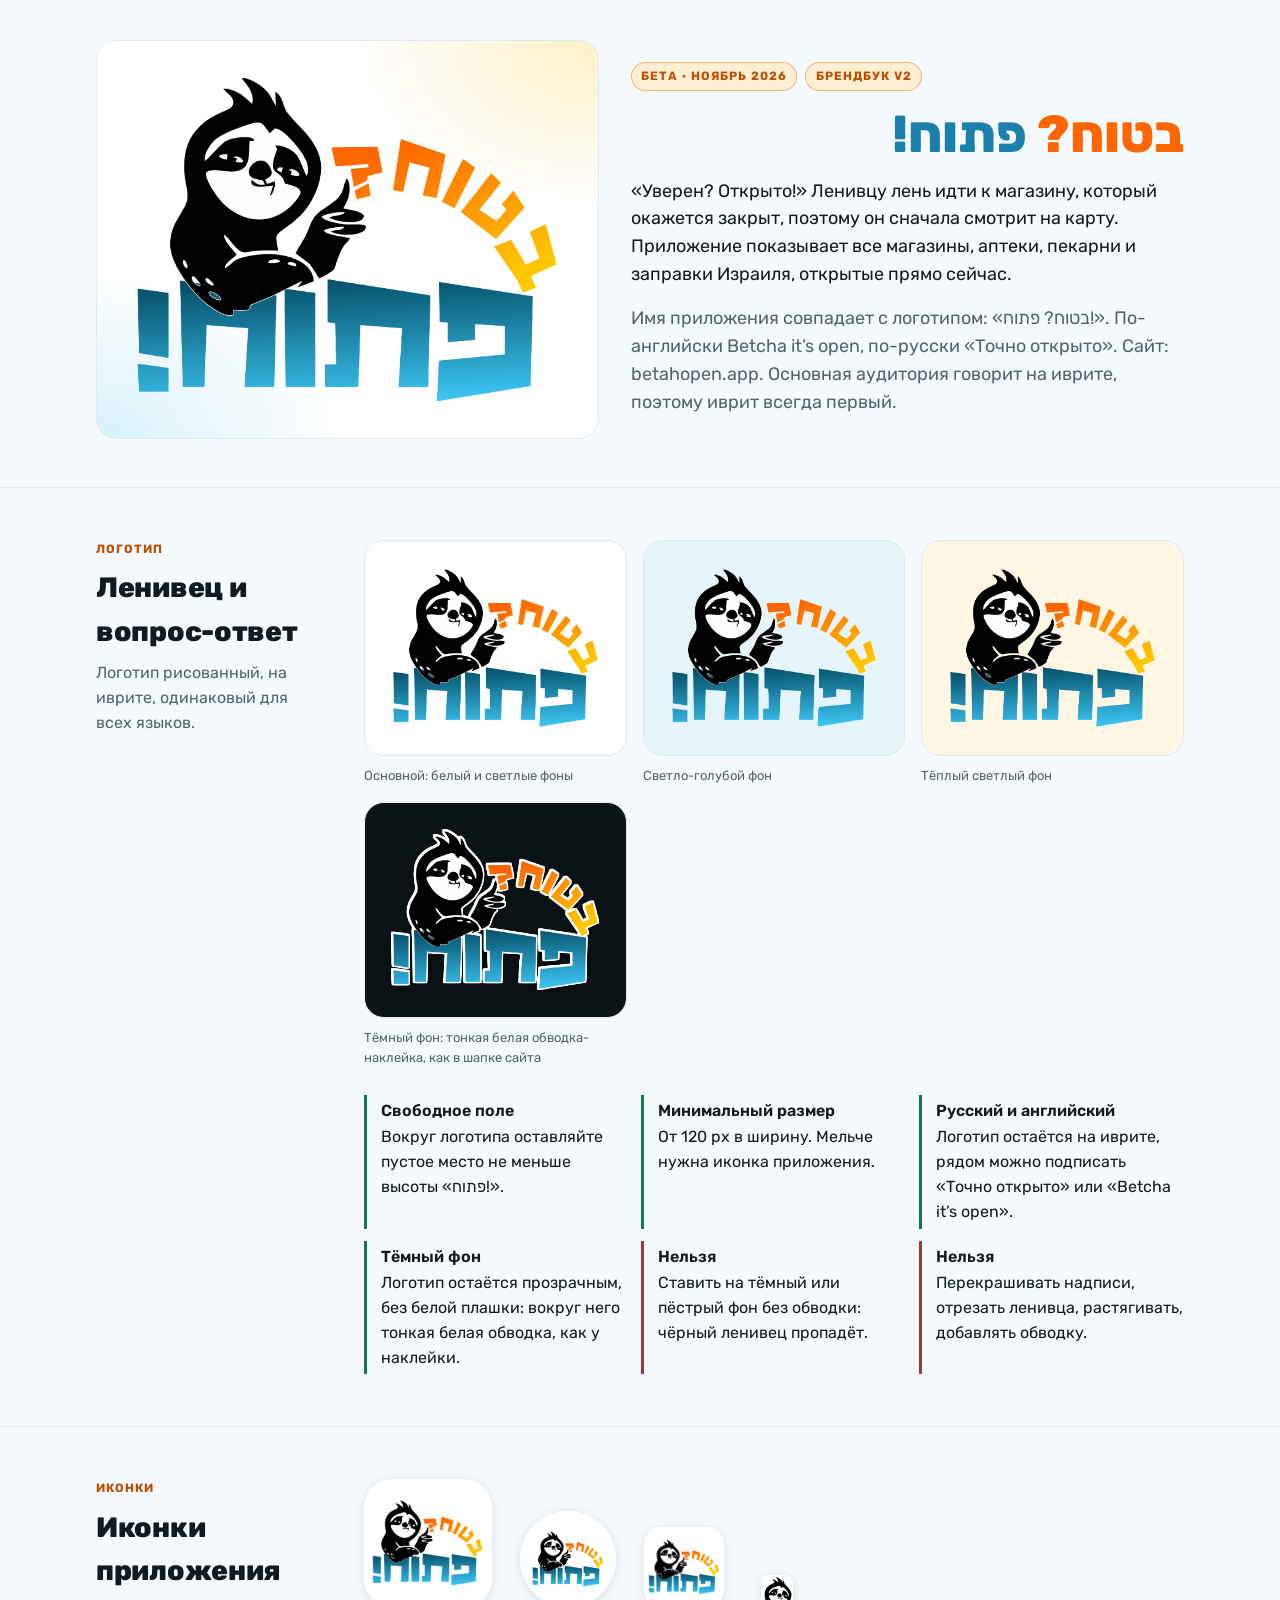
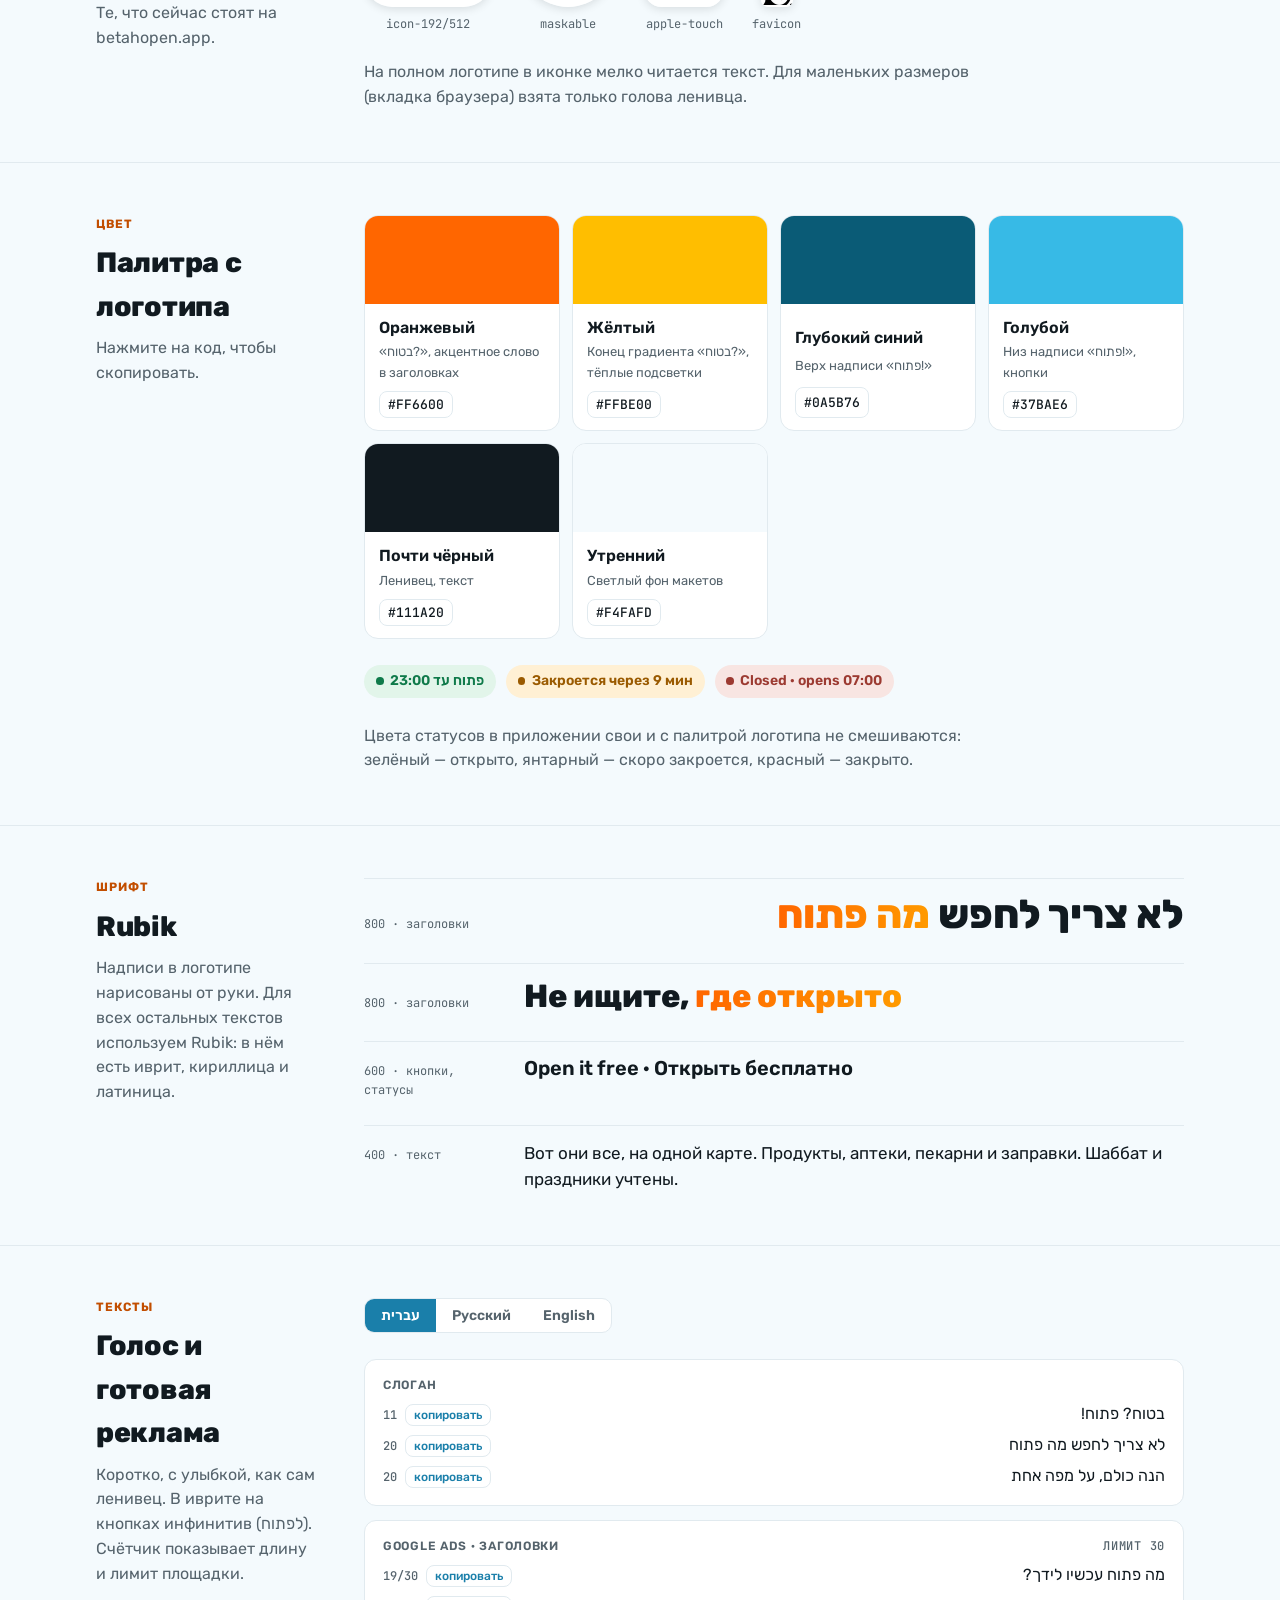
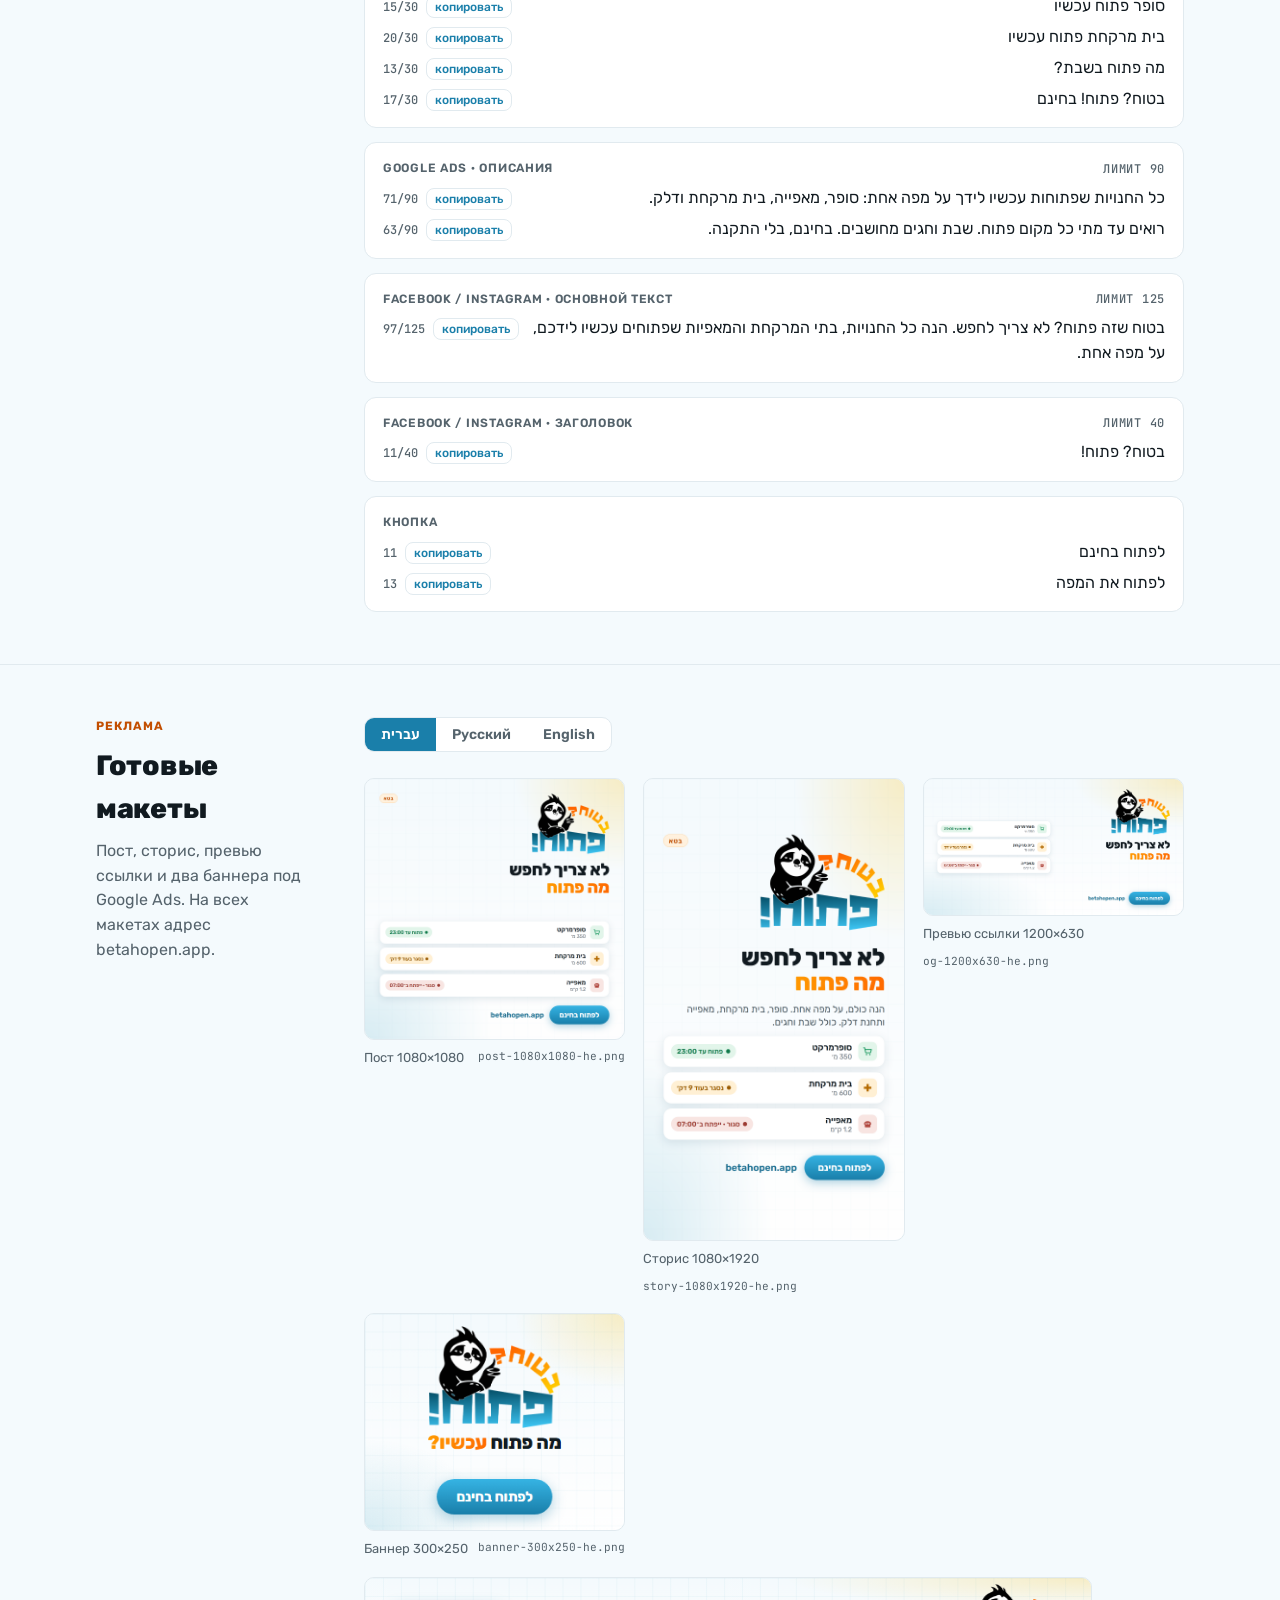
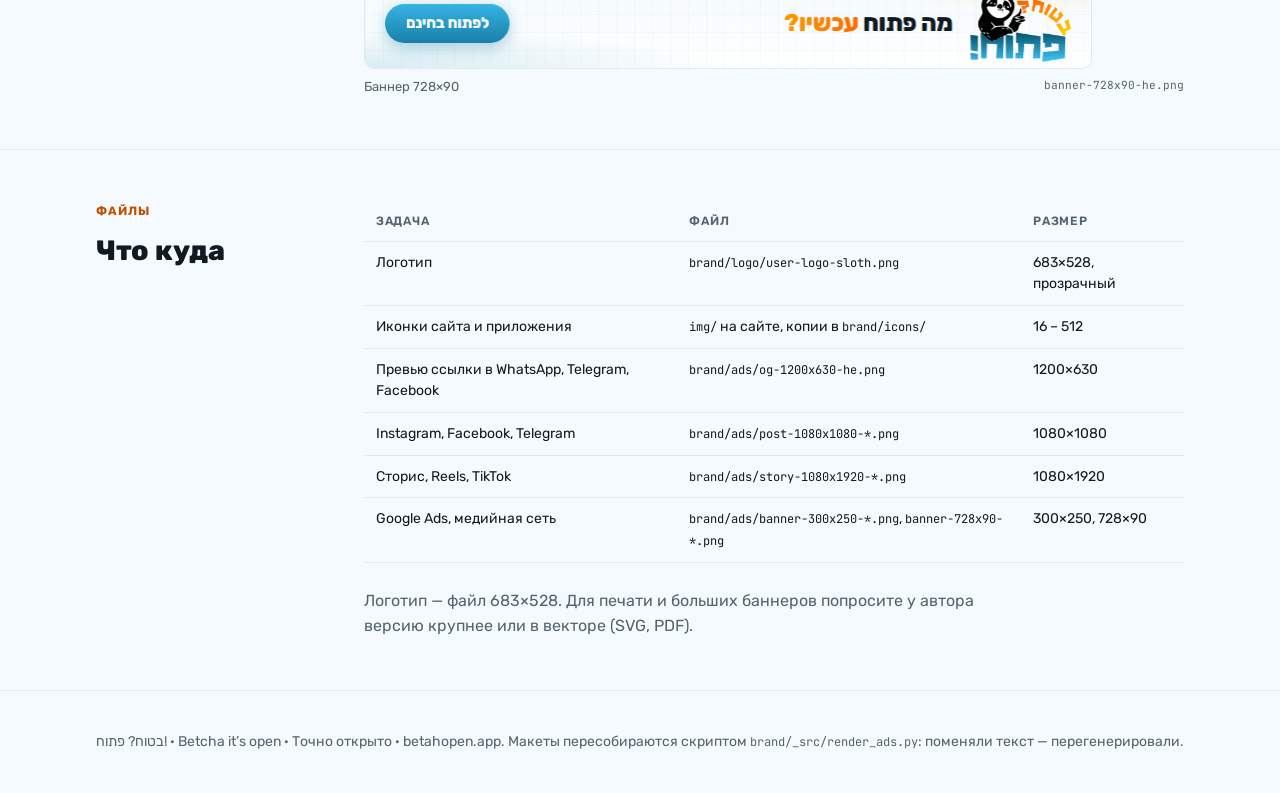
==== commit 47c5ec5c: "Brand book: app name «בטוח? פתוח!» Co-Authored-By: Claude Opus 5.5 <noreply@anthropic.com>" ====
--- a/brand/index.html
+++ b/brand/index.html
@@ -133,7 +133,7 @@
       <div class="tags"><span class="tag">Бета · ноябрь 2026</span><span class="tag">Брендбук v2</span></div>
       <h1 lang="he" dir="rtl"><span class="q">בטוח?</span> <span class="a">פתוח!</span></h1>
       <p>«Уверен? Открыто!» Ленивцу лень идти к магазину, который окажется закрыт, поэтому он сначала смотрит на карту. Приложение показывает все магазины, аптеки, пекарни и заправки Израиля, открытые прямо сейчас.</p>
-      <p class="muted">Имя приложения: בטח פתוח, по-английски Betcha it’s open, по-русски «Точно открыто». Сайт: betahopen.app. Основная аудитория говорит на иврите, поэтому иврит всегда первый.</p>
+      <p class="muted">Имя приложения совпадает с логотипом: «בטוח? פתוח!». По-английски Betcha it’s open, по-русски «Точно открыто». Сайт: betahopen.app. Основная аудитория говорит на иврите, поэтому иврит всегда первый.</p>
     </div>
   </div>
 </header>
@@ -244,7 +244,7 @@
   </div>
 </section>
 
-<footer><div class="in">בטח פתוח · Betcha it’s open · Точно открыто · betahopen.app. Макеты пересобираются скриптом <code>brand/_src/render_ads.py</code>: поменяли текст — перегенерировали.</div></footer>
+<footer><div class="in">בטוח? פתוח! · Betcha it’s open · Точно открыто · betahopen.app. Макеты пересобираются скриптом <code>brand/_src/render_ads.py</code>: поменяли текст — перегенерировали.</div></footer>
 
 <script>
 const COLORS=[
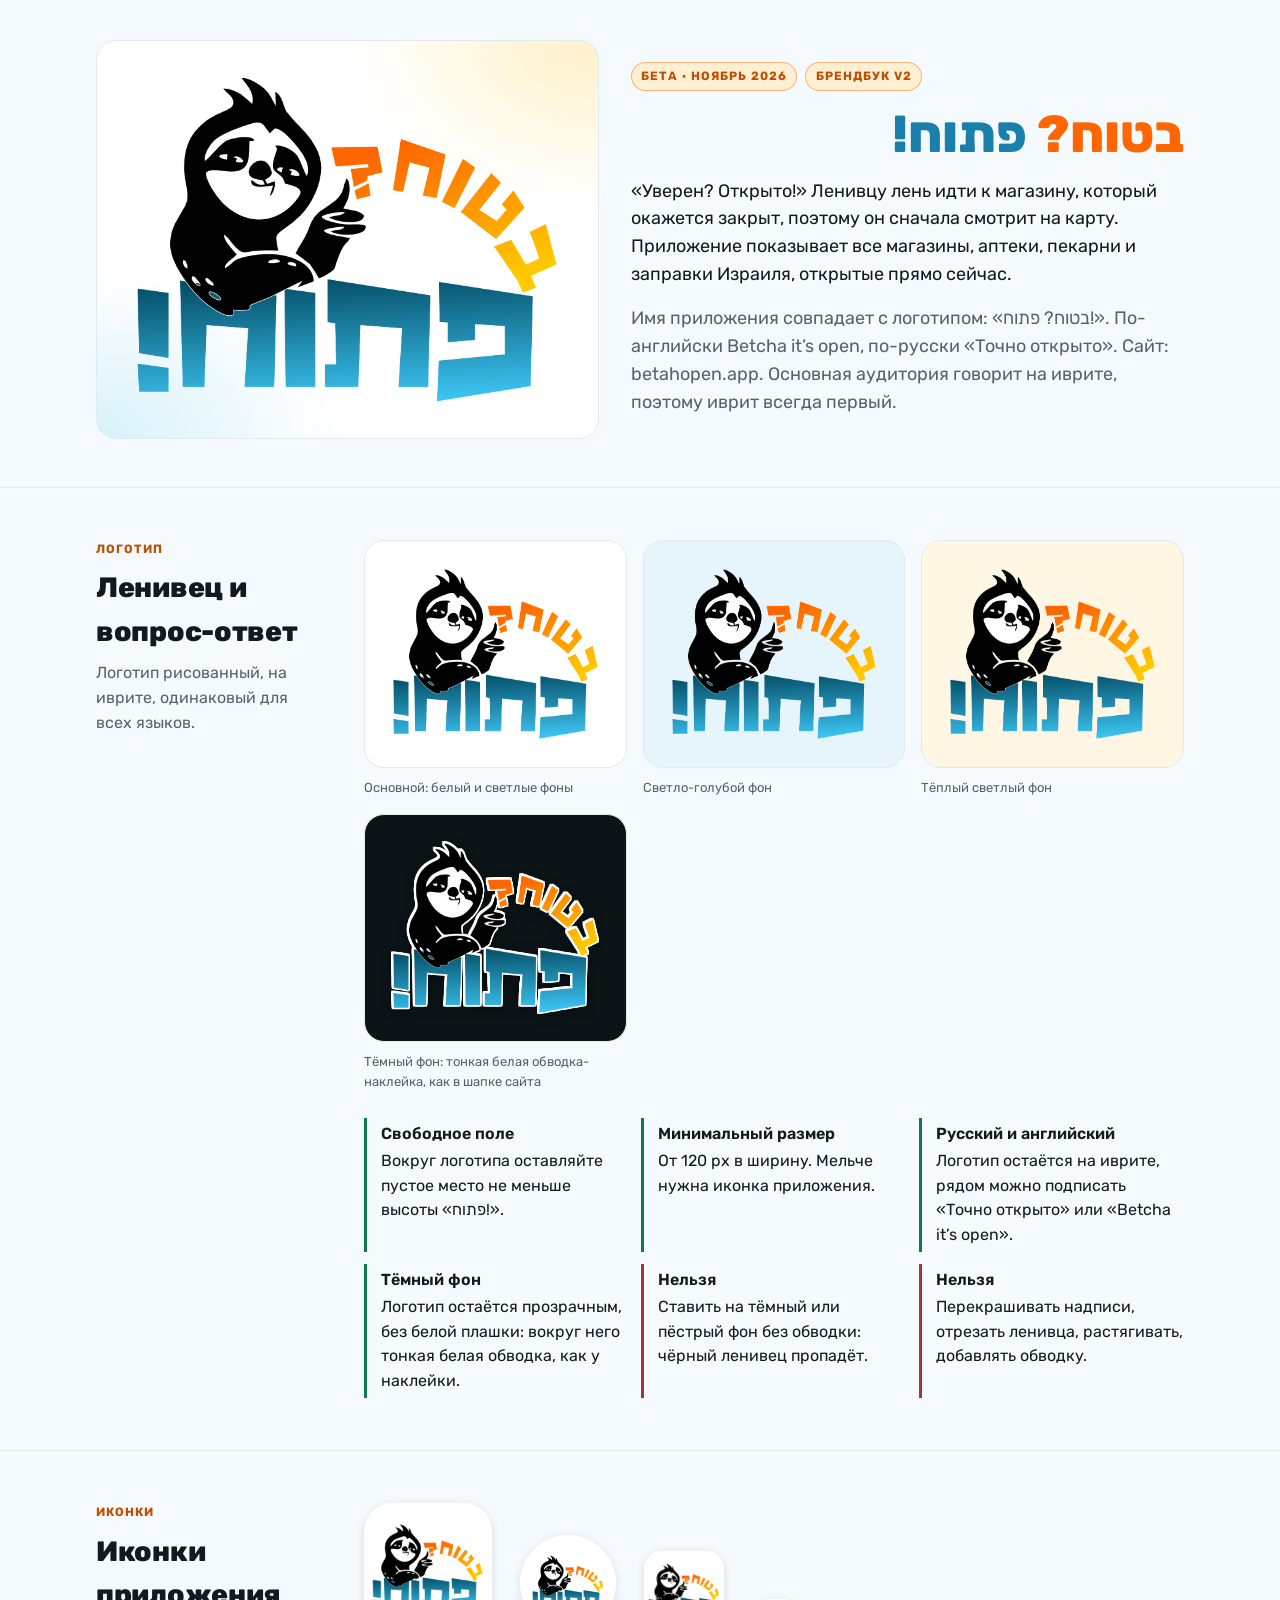
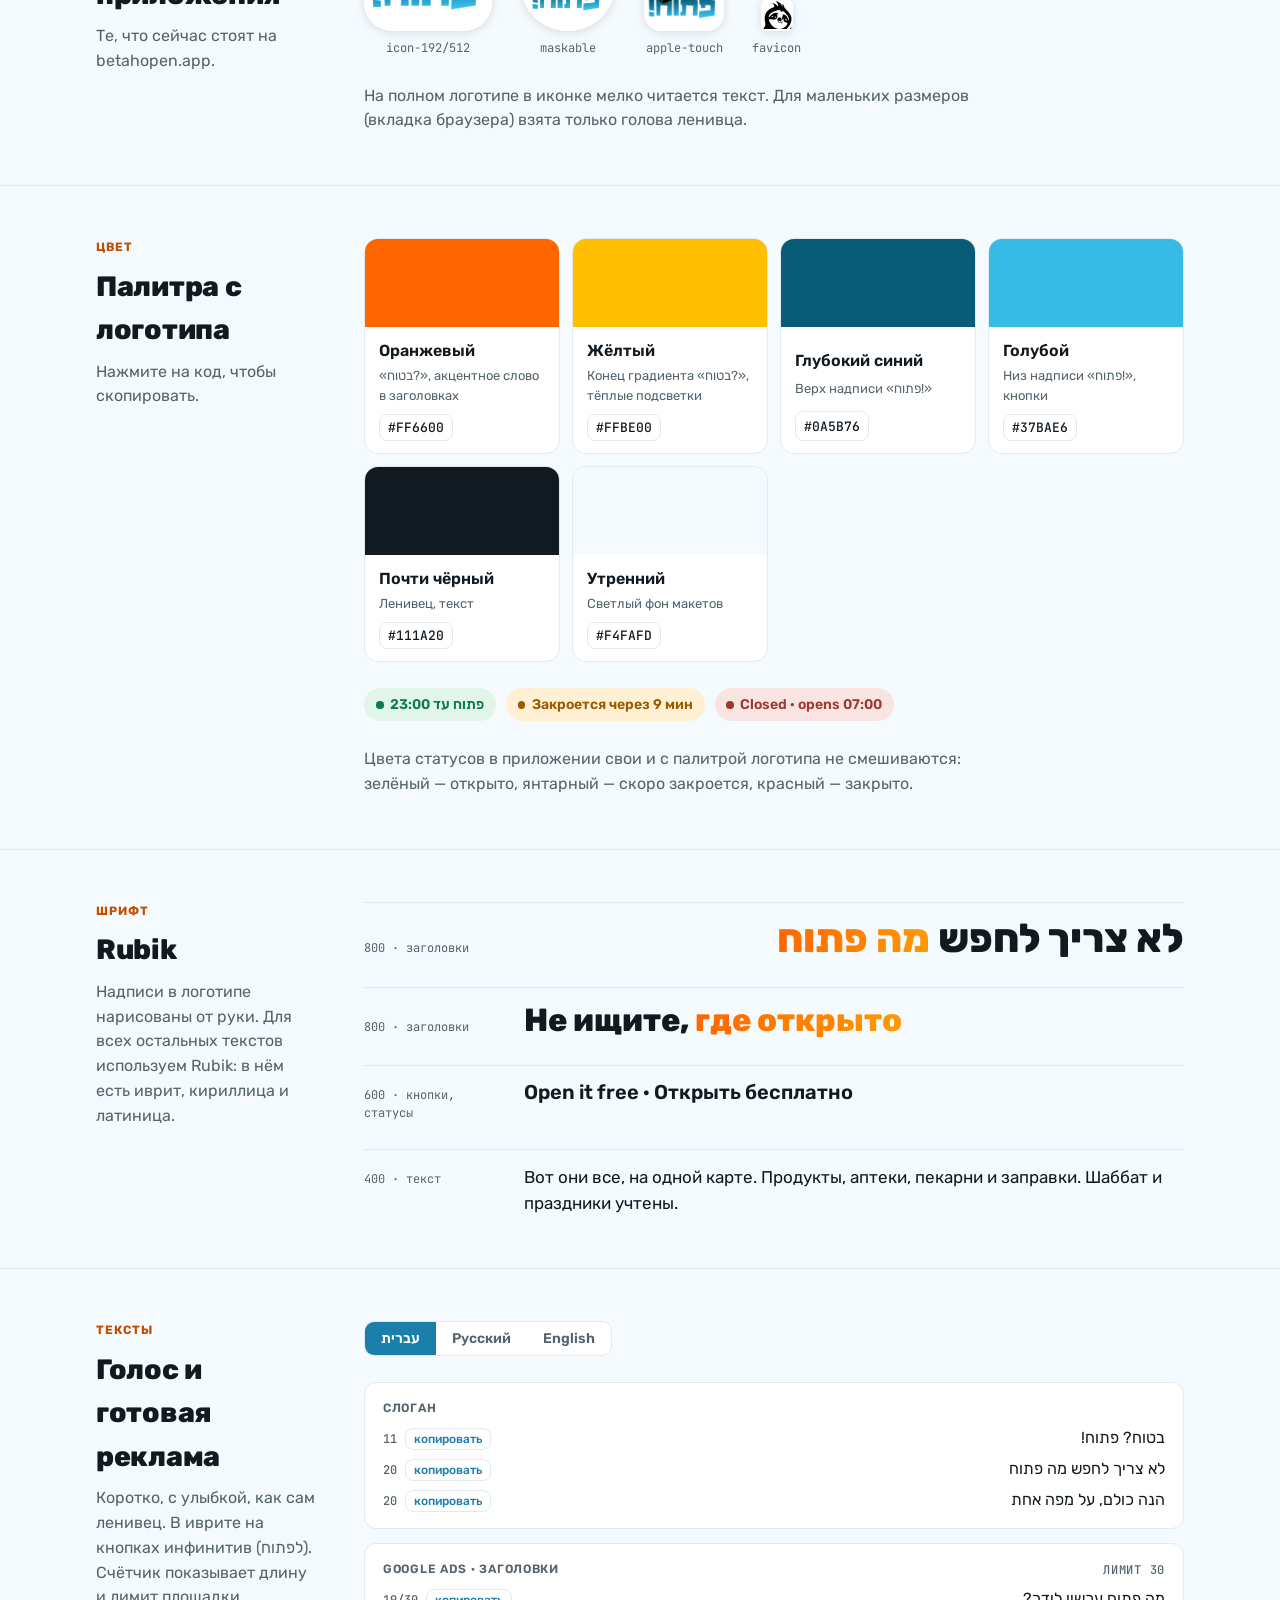
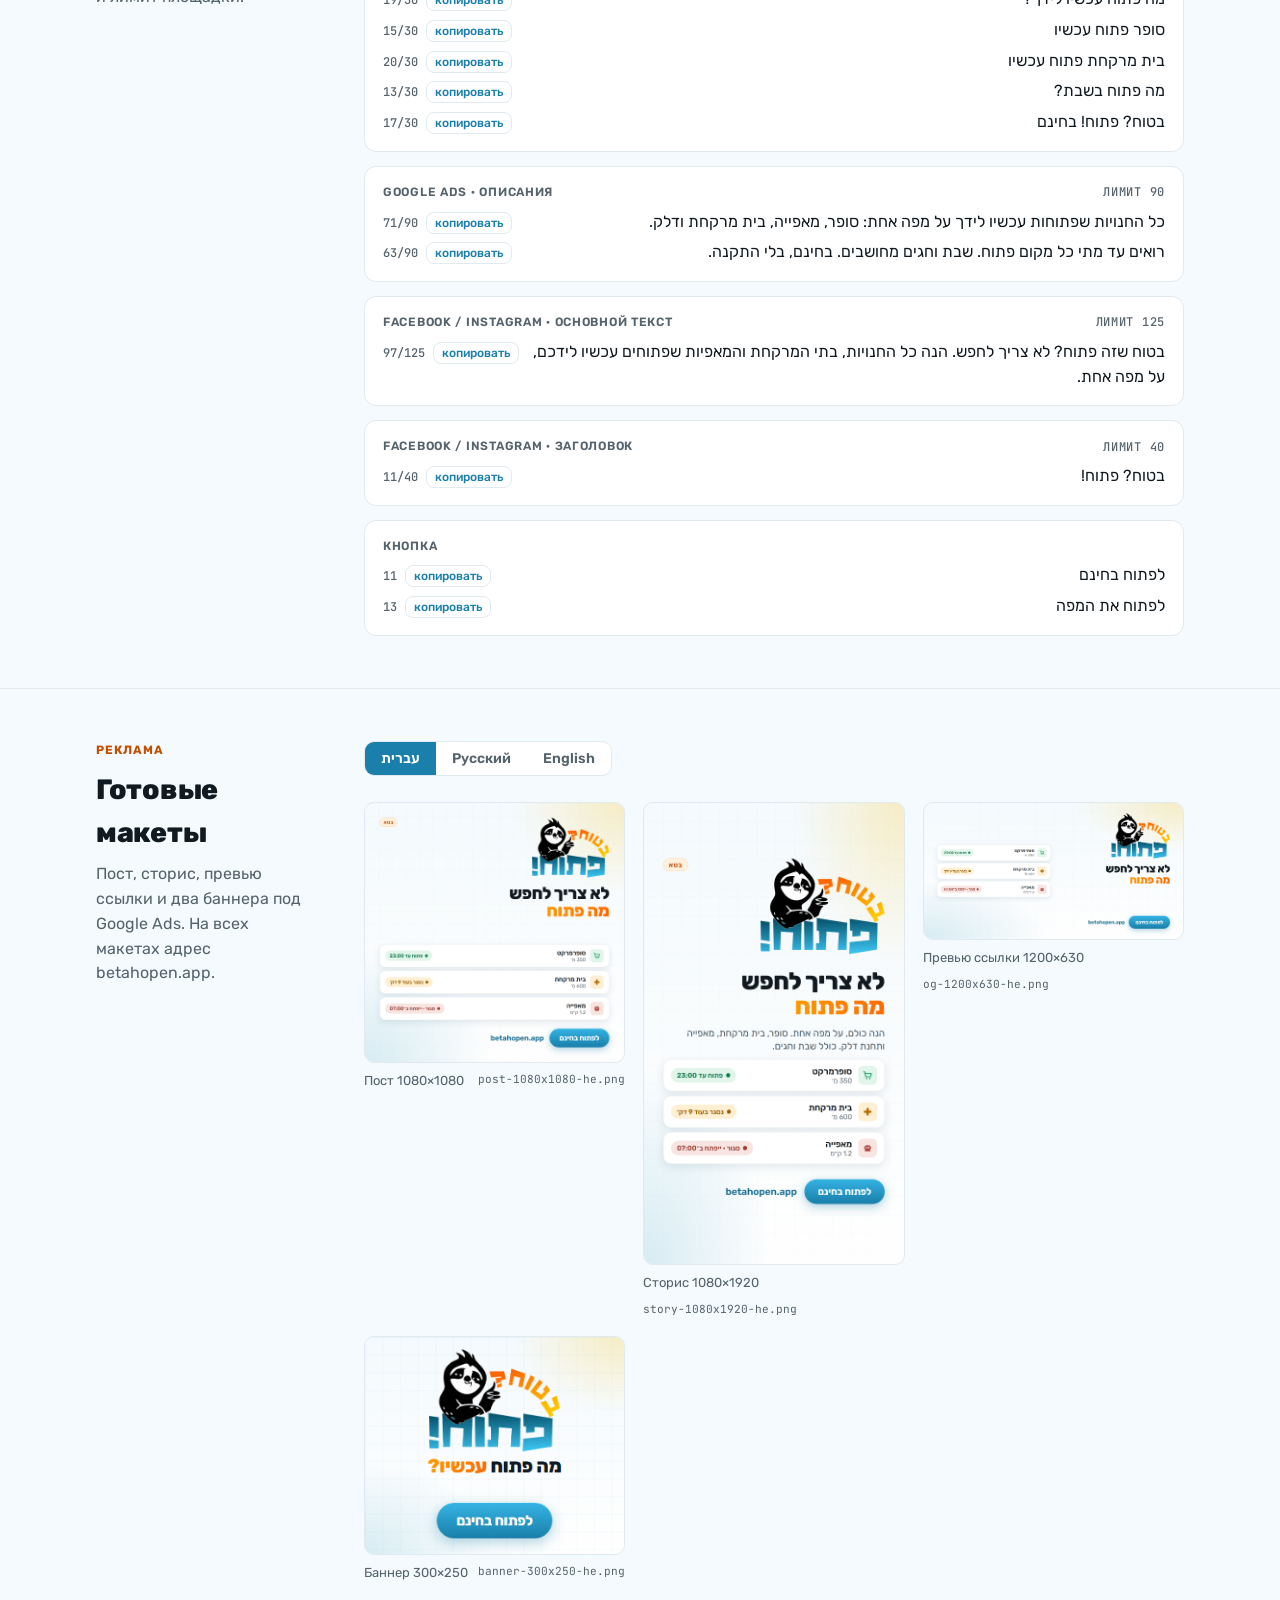
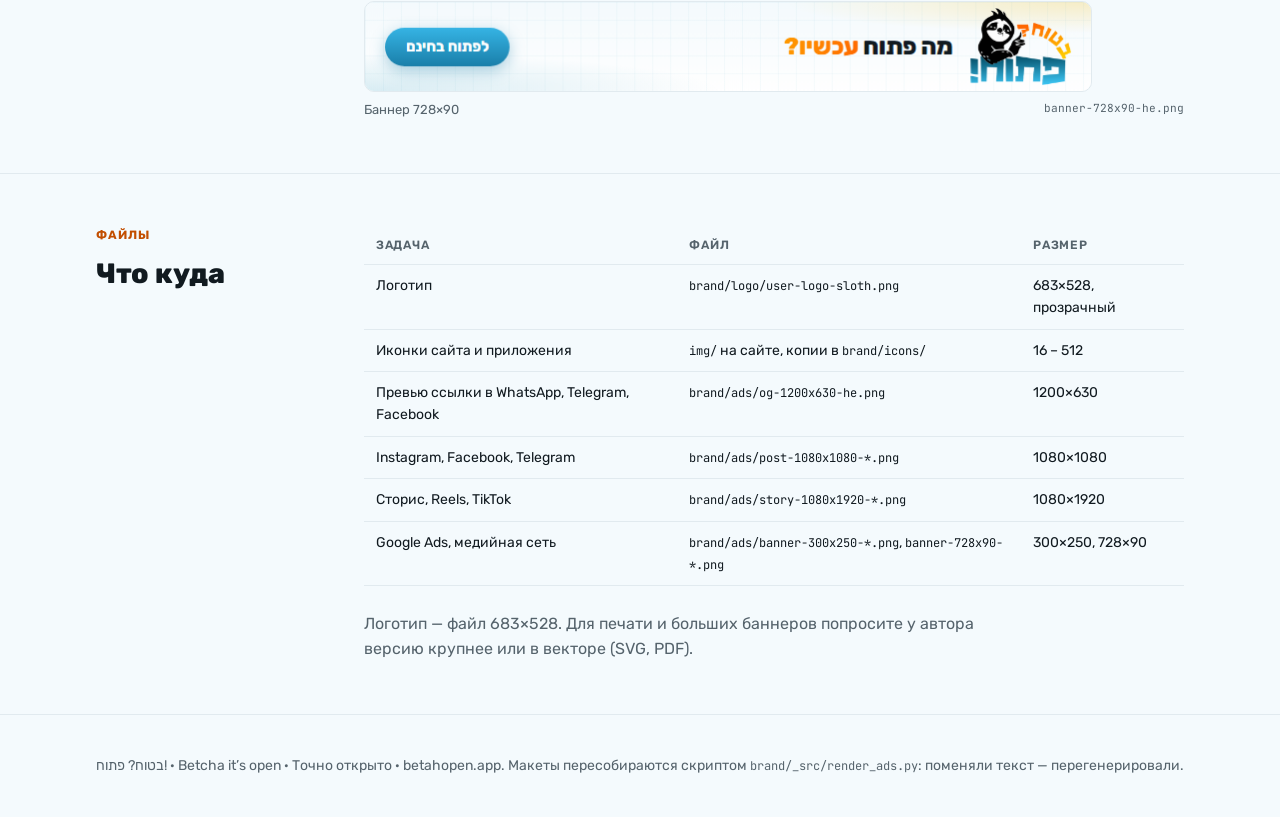
==== commit bfc785b4: "Release 1.2.0: SonarQube release scan, CVE check, and the fixes it found Release scan (tools/sonar, " ====
--- a/brand/index.html
+++ b/brand/index.html
@@ -143,10 +143,10 @@
     <div class="lbl"><span class="k">Логотип</span><h2>Ленивец и вопрос-ответ</h2><p class="muted">Логотип рисованный, на иврите, одинаковый для всех языков.</p></div>
     <div class="body">
       <div class="tiles">
-        <div class="tile"><div class="plate"><img src="logo/user-logo-sloth.png" alt="Логотип на белом"></div><div class="cap">Основной: белый и светлые фоны</div></div>
-        <div class="tile"><div class="plate sky"><img src="logo/user-logo-sloth.png" alt="Логотип на голубом"></div><div class="cap">Светло-голубой фон</div></div>
-        <div class="tile"><div class="plate sand"><img src="logo/user-logo-sloth.png" alt="Логотип на песочном"></div><div class="cap">Тёплый светлый фон</div></div>
-        <div class="tile"><div class="plate dark"><img class="sticker" src="logo/user-logo-sloth.png" alt="Логотип с белой обводкой на тёмном фоне"></div><div class="cap">Тёмный фон: тонкая белая обводка-наклейка, как в шапке сайта</div></div>
+        <div class="tile"><div class="plate"><img src="logo/user-logo-sloth.png" width="683" height="528" alt="Логотип на белом"></div><div class="cap">Основной: белый и светлые фоны</div></div>
+        <div class="tile"><div class="plate sky"><img src="logo/user-logo-sloth.png" width="683" height="528" alt="Логотип на голубом"></div><div class="cap">Светло-голубой фон</div></div>
+        <div class="tile"><div class="plate sand"><img src="logo/user-logo-sloth.png" width="683" height="528" alt="Логотип на песочном"></div><div class="cap">Тёплый светлый фон</div></div>
+        <div class="tile"><div class="plate dark"><img class="sticker" src="logo/user-logo-sloth.png" width="683" height="528" alt="Логотип с белой обводкой на тёмном фоне"></div><div class="cap">Тёмный фон: тонкая белая обводка-наклейка, как в шапке сайта</div></div>
       </div>
       <div class="rules">
         <div class="rule"><b>Свободное поле</b>Вокруг логотипа оставляйте пустое место не меньше высоты «פתוח!».</div>
